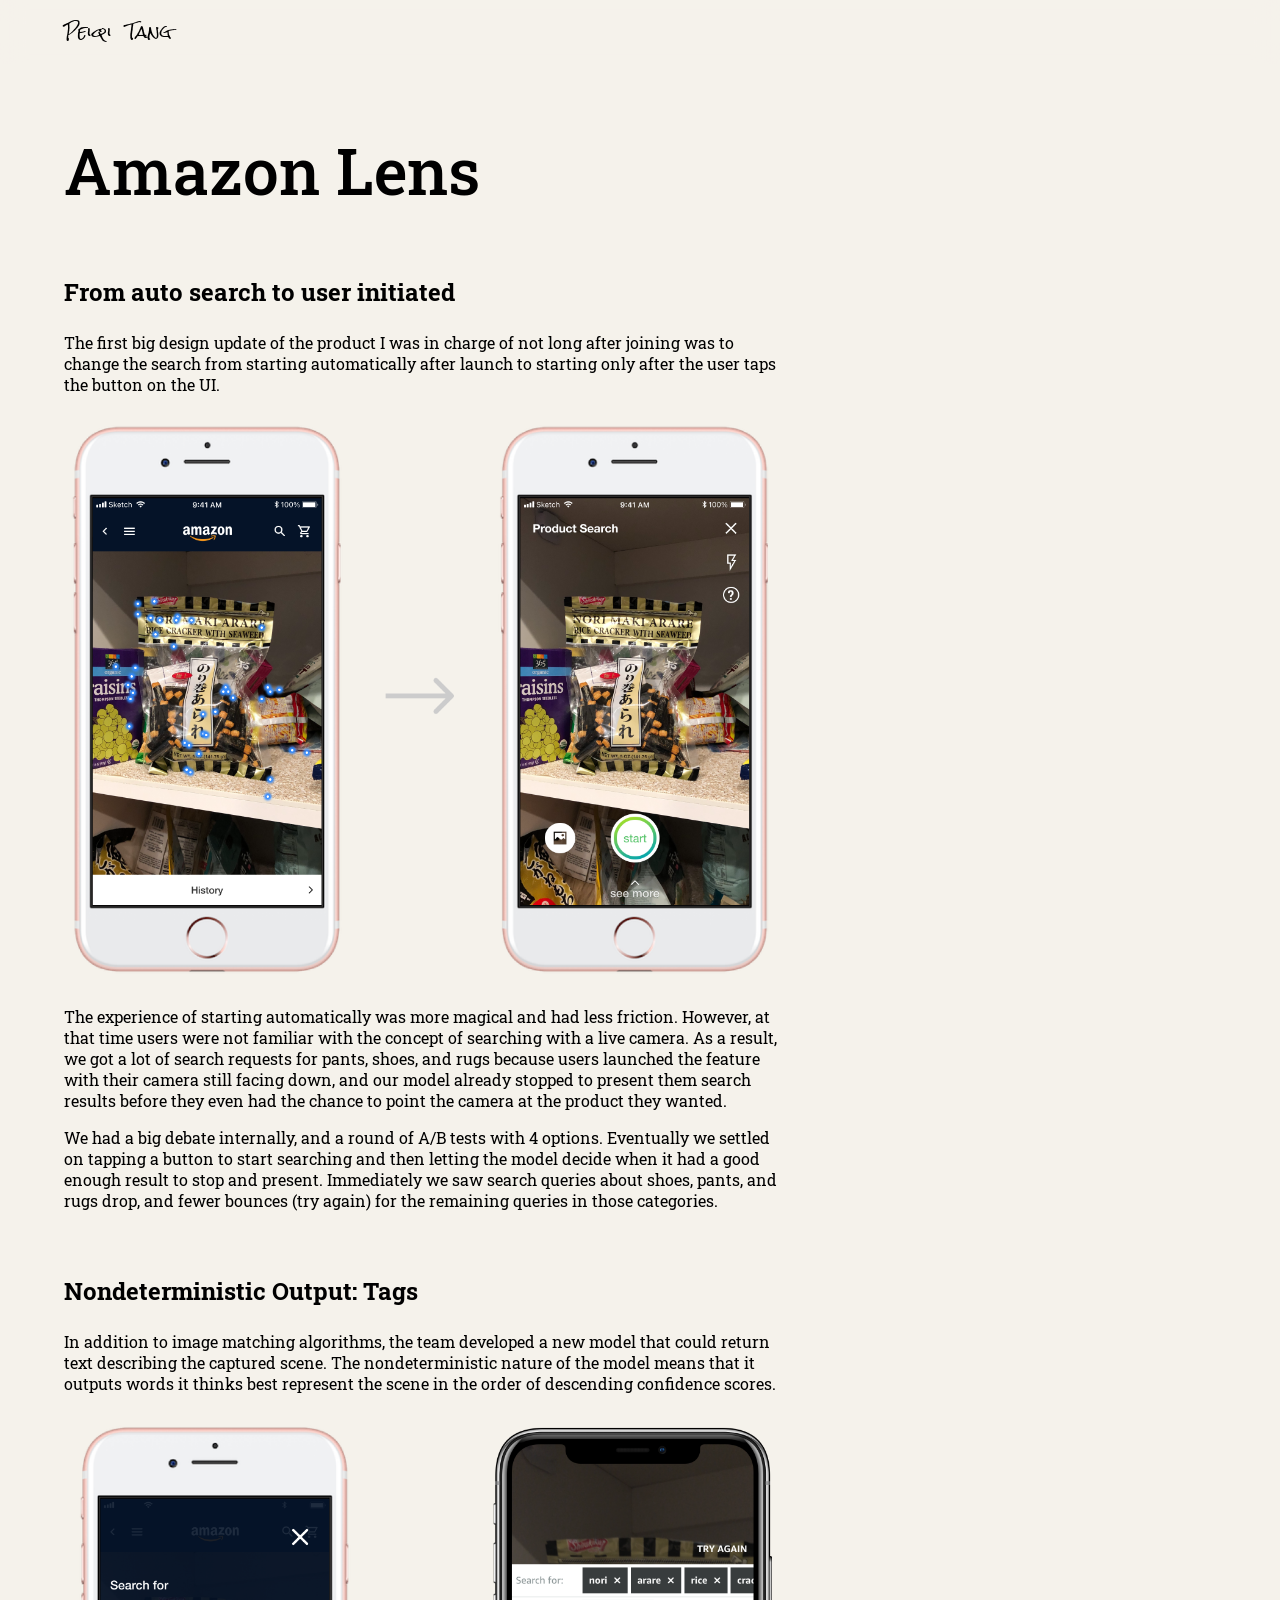
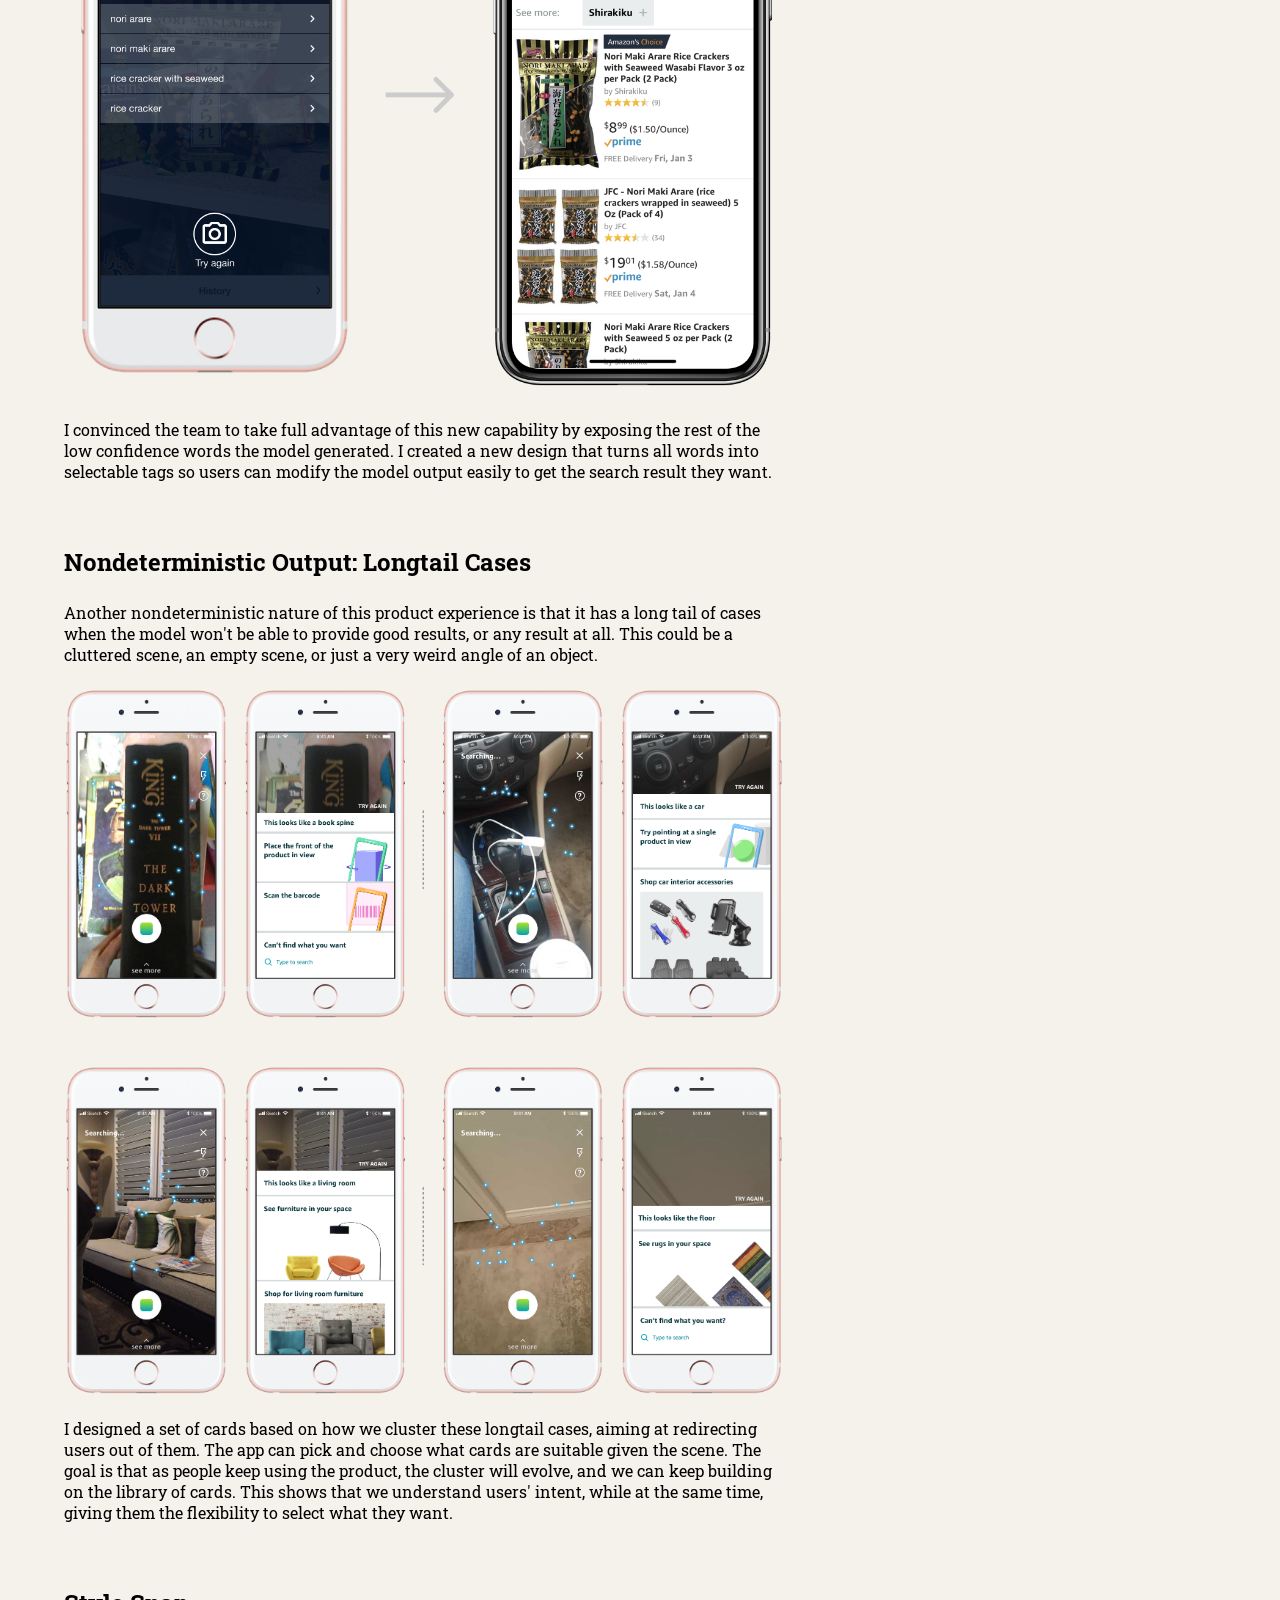
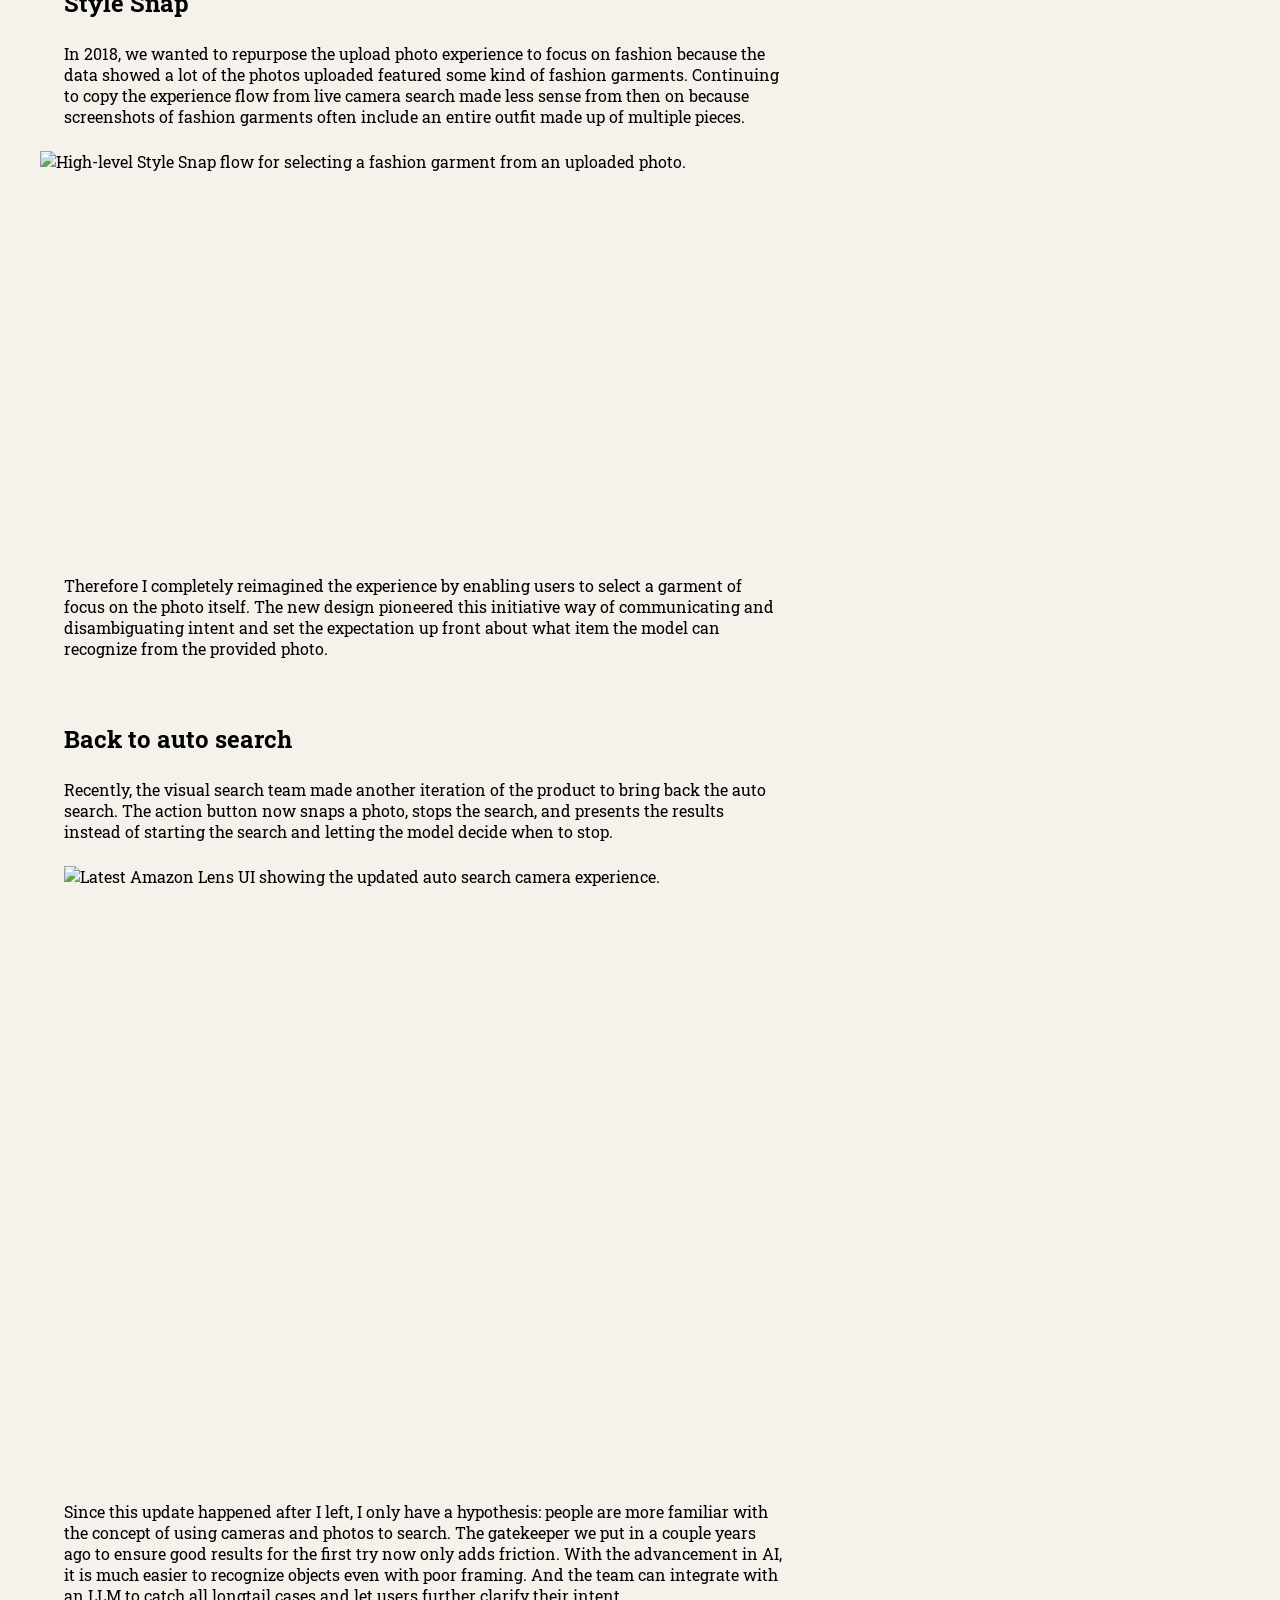
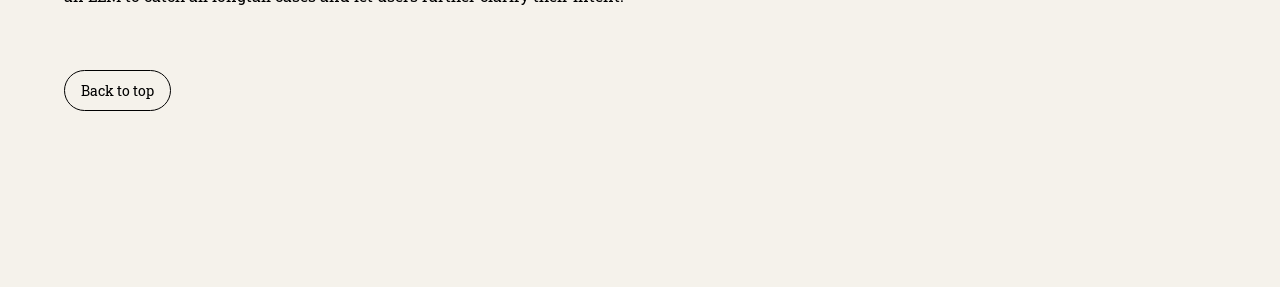
==== amazon-lens.html @ 50b3624f "Added 2 more pages" ====
<!DOCTYPE html>
<html lang="en">
<head>
  <meta charset="UTF-8">
  <meta name="viewport" content="width=device-width, initial-scale=1.0">
  <title>Amazon Lens - Peiqi Tang</title>
  <link rel="preconnect" href="https://fonts.googleapis.com">
  <link rel="preconnect" href="https://fonts.gstatic.com" crossorigin>
  <link href="https://fonts.googleapis.com/css2?family=Roboto+Slab:wght@400;500;700&family=Rock+Salt&display=swap" rel="stylesheet">
  <link rel="stylesheet" href="styles.css?v=202605281541">
</head>
<body id="top">
  <header class="project-nav" aria-label="Portfolio navigation" data-current-project="Amazon Lens">
    <div class="project-nav__bar">
      <a class="project-nav__brand" href="index.html">Peiqi&nbsp;&nbsp;Tang</a>
      <div class="project-nav__crumb" aria-hidden="true">
        <span class="project-nav__separator"></span>
        <span class="project-nav__current">Amazon Lens</span>
      </div>
      <button class="project-nav__toggle" type="button" aria-label="Open project menu" aria-expanded="false" aria-controls="project-menu">
        <span class="project-nav__toggle-icon" aria-hidden="true"></span>
      </button>
    </div>
    <nav id="project-menu" class="project-nav__menu" aria-label="Projects">
      <a class="project-nav__item" href="babycare.html">BabyCare: A Wearable Agent</a>
      <a class="project-nav__item" href="os-for-agents.html">OS for Agents</a>
      <span class="project-nav__item" aria-disabled="true">GenUI</span>
      <a class="project-nav__item" href="project-at-meta.html">Projects at Meta</a>
      <a class="project-nav__item" href="fireflies.html">Fireflies, A Visual Language for Visual Search</a>
      <span class="project-nav__item" aria-current="page">Amazon Lens</span>
    </nav>
  </header>

  <main class="project-page">
    <div class="project-container">
      <h1 class="project-title">Amazon Lens</h1>

      <section class="project-section project-section--first" aria-labelledby="manual-search-title">
        <h2 id="manual-search-title" class="project-section__title">From auto search to user initiated</h2>
        <div class="project-copy">
          <p>The first big design update of the product I was in charge of not long after joining was to change the search from starting automatically after launch to starting only after the user taps the button on the UI.</p>
        </div>

        <figure class="project-media project-media--text">
          <img src="assets/Amazon Lens/From Auto to User Initiate.png" width="2360" height="1846" alt="Design flow showing the change from automatic camera search to user-initiated search.">
        </figure>

        <div class="project-copy project-copy--after-media">
          <p>The experience of starting automatically was more magical and had less friction. However, at that time users were not familiar with the concept of searching with a live camera. As a result, we got a lot of search requests for pants, shoes, and rugs because users launched the feature with their camera still facing down, and our model already stopped to present them search results before they even had the chance to point the camera at the product they wanted.</p>
          <p>We had a big debate internally, and a round of A/B tests with 4 options. Eventually we settled on tapping a button to start searching and then letting the model decide when it had a good enough result to stop and present. Immediately we saw search queries about shoes, pants, and rugs drop, and fewer bounces (try again) for the remaining queries in those categories.</p>
        </div>
      </section>

      <section class="project-section" aria-labelledby="tags-title">
        <h2 id="tags-title" class="project-section__title">Nondeterministic Output: Tags</h2>
        <div class="project-copy">
          <p>In addition to image matching algorithms, the team developed a new model that could return text describing the captured scene. The nondeterministic nature of the model means that it outputs words it thinks best represent the scene in the order of descending confidence scores.</p>
        </div>

        <figure class="project-media project-media--text">
          <img src="assets/Amazon Lens/Tags.png" width="2360" height="1892" alt="Amazon Lens design showing model-generated words as selectable tags.">
        </figure>

        <div class="project-copy project-copy--after-media">
          <p>I convinced the team to take full advantage of this new capability by exposing the rest of the low confidence words the model generated. I created a new design that turns all words into selectable tags so users can modify the model output easily to get the search result they want.</p>
        </div>
      </section>

      <section class="project-section" aria-labelledby="longtail-title">
        <h2 id="longtail-title" class="project-section__title">Nondeterministic Output: Longtail Cases</h2>
        <div class="project-copy">
          <p>Another nondeterministic nature of this product experience is that it has a long tail of cases when the model won't be able to provide good results, or any result at all. This could be a cluttered scene, an empty scene, or just a very weird angle of an object.</p>
        </div>

        <figure class="project-media project-media--text">
          <img src="assets/Amazon Lens/Contextual 1.png" width="1963" height="895" alt="Contextual card design for redirecting Amazon Lens users from longtail result cases.">
        </figure>

        <figure class="project-media project-media--text project-media--spaced">
          <img src="assets/Amazon Lens/Contextual 2.png" width="1963" height="895" alt="Additional contextual card design for redirecting Amazon Lens users from longtail result cases.">
        </figure>

        <div class="project-copy project-copy--after-media">
          <p>I designed a set of cards based on how we cluster these longtail cases, aiming at redirecting users out of them. The app can pick and choose what cards are suitable given the scene. The goal is that as people keep using the product, the cluster will evolve, and we can keep building on the library of cards. This shows that we understand users' intent, while at the same time, giving them the flexibility to select what they want.</p>
        </div>
      </section>

      <section class="project-section" aria-labelledby="style-snap-title">
        <h2 id="style-snap-title" class="project-section__title">Style Snap</h2>
        <div class="project-copy">
          <p>In 2018, we wanted to repurpose the upload photo experience to focus on fashion because the data showed a lot of the photos uploaded featured some kind of fashion garments. Continuing to copy the experience flow from live camera search made less sense from then on because screenshots of fashion garments often include an entire outfit made up of multiple pieces.</p>
        </div>

        <figure class="project-media project-media--transparent">
          <img src="assets/Amazon Lens/Current StyleSnap High Level Flow.png" width="4096" height="1367" alt="High-level Style Snap flow for selecting a fashion garment from an uploaded photo.">
        </figure>

        <div class="project-copy project-copy--after-media">
          <p>Therefore I completely reimagined the experience by enabling users to select a garment of focus on the photo itself. The new design pioneered this initiative way of communicating and disambiguating intent and set the expectation up front about what item the model can recognize from the provided photo.</p>
        </div>
      </section>

      <section class="project-section" aria-labelledby="auto-search-title">
        <h2 id="auto-search-title" class="project-section__title">Back to auto search</h2>
        <div class="project-copy">
          <p>Recently, the visual search team made another iteration of the product to bring back the auto search. The action button now snaps a photo, stops the search, and presents the results instead of starting the search and letting the model decide when to stop.</p>
        </div>

        <figure class="project-media project-media--text">
          <img src="assets/Amazon Lens/Latest UI.png" width="3290" height="2790" alt="Latest Amazon Lens UI showing the updated auto search camera experience.">
        </figure>

        <div class="project-copy project-copy--after-media">
          <p>Since this update happened after I left, I only have a hypothesis: people are more familiar with the concept of using cameras and photos to search. The gatekeeper we put in a couple years ago to ensure good results for the first try now only adds friction. With the advancement in AI, it is much easier to recognize objects even with poor framing. And the team can integrate with an LLM to catch all longtail cases and let users further clarify their intent.</p>
        </div>
      </section>

      <a class="button back-to-top" href="#top">Back to top</a>
    </div>
  </main>
  <script>
    const projectNav = document.querySelector(".project-nav");
    const navToggle = document.querySelector(".project-nav__toggle");
    const projectTitle = document.querySelector(".project-title");

    const syncProjectNav = () => {
      if (!projectNav || !projectTitle) {
        return;
      }

      projectNav.classList.toggle("project-nav--scrolled", projectTitle.getBoundingClientRect().bottom <= 0);
    };

    navToggle?.addEventListener("click", () => {
      const isOpen = projectNav.classList.toggle("project-nav--open");
      navToggle.setAttribute("aria-expanded", String(isOpen));
      navToggle.setAttribute("aria-label", isOpen ? "Close project menu" : "Open project menu");
    });

    window.addEventListener("scroll", syncProjectNav, { passive: true });
    window.addEventListener("resize", syncProjectNav);
    syncProjectNav();
  </script>
</body>
</html>
---- styles.css ----
html {
  scroll-behavior: smooth;
}

*,
*::before,
*::after {
  box-sizing: border-box;
}

body {
  margin: 0;
  background: #f5f2eb;
  color: #000;
  font-family: "Roboto Slab", serif;
  font-size: 16px;
  line-height: normal;
}

a {
  color: inherit;
}

img {
  display: block;
  max-width: 100%;
}

.home {
  width: 100%;
  max-width: 1200px;
  margin: 0 auto;
  padding: 64px 0 176px;
}

.hero {
  margin-bottom: 64px;
}

.site-title {
  margin: 0 24px 65px;
  font-family: "Rock Salt", cursive;
  font-size: 64px;
  font-weight: 400;
  line-height: normal;
  letter-spacing: 0;
}

.intro {
  width: 100%;
  max-width: 720px;
  margin: 0 24px;
  display: flex;
  flex-wrap: wrap;
  align-items: flex-end;
  gap: 24px;
}

.intro__headline {
  width: 100%;
  margin: 0;
  font-size: 24px;
  font-weight: 700;
  line-height: normal;
  letter-spacing: 0;
}

.intro__bio {
  width: 100%;
  margin: 0;
  font-size: 16px;
  font-weight: 400;
  line-height: normal;
  letter-spacing: 0;
}

.intro__actions {
  display: flex;
  flex-wrap: wrap;
  gap: 24px;
}

.button {
  display: inline-flex;
  align-items: center;
  justify-content: center;
  width: fit-content;
  min-height: 38px;
  padding: 10px 16px;
  border: 1px solid #000;
  border-radius: 80px;
  background: transparent;
  color: #000;
  font-size: 14px;
  font-weight: 400;
  line-height: normal;
  letter-spacing: 0;
  text-align: center;
  text-decoration: none;
  transition: background-color 160ms ease, border-color 160ms ease, box-shadow 160ms ease;
}

.button:hover,
.button:focus-visible {
  border-color: transparent;
  background: #fff;
  box-shadow: 0 0 8px rgba(0, 0, 0, 0.25);
  outline: none;
}

.projects {
  margin-bottom: 64px;
}

.projects__grid {
  display: grid;
  grid-template-columns: repeat(2, minmax(0, 1fr));
  gap: 24px;
}

@media (min-width: 1025px) and (max-width: 1200px) {
  .projects__grid {
    padding-right: 24px;
    padding-left: 24px;
  }

}

.project-card {
  --spotlight-x: 50%;
  --spotlight-y: 50%;
  position: relative;
  height: 600px;
  display: flex;
  flex-direction: column;
  justify-content: flex-start;
  overflow: hidden;
  border: 1px solid #ccc;
  border-radius: 16px;
  color: #000;
  text-decoration: none;
  isolation: isolate;
  transition: border-color 160ms ease, box-shadow 160ms ease;
}

.project-card::before,
.project-card::after {
  content: "";
  position: absolute;
  left: var(--spotlight-x);
  top: var(--spotlight-y);
  width: 648px;
  height: 648px;
  pointer-events: none;
  background-image: url("assets/Home Page/Spotlight.png");
  background-repeat: no-repeat;
  background-size: 100% 100%;
  opacity: 0;
  transform: translate(-50%, -50%);
  transition: opacity 180ms ease;
}

.project-card::before {
  z-index: 0;
}

.project-card::after {
  z-index: 3;
}

.project-card:hover,
.project-card:focus-visible {
  border-color: transparent;
  box-shadow: 0 0 8px rgba(0, 0, 0, 0.25);
  outline: none;
}

.project-card:hover::before,
.project-card:focus-visible::before {
  opacity: 1;
}

.project-card:hover::after,
.project-card:focus-visible::after {
  opacity: 0.4;
}

.project-card__text {
  position: relative;
  z-index: 1;
  width: 100%;
  flex: 0 0 auto;
  padding: 24px 24px 0;
  margin-bottom: 0;
}

.project-card__text h2 {
  margin: 0 0 16px;
  font-size: 24px;
  font-weight: 700;
  line-height: normal;
  letter-spacing: 0;
}

.project-card__text p {
  margin: 0 0 16px;
  font-size: 16px;
  font-weight: 400;
  line-height: normal;
  letter-spacing: 0;
}

.project-card__text p:last-child {
  margin-bottom: 0;
}

.project-card__visual {
  position: relative;
  z-index: 1;
  width: 100%;
  max-height: 400px;
  margin-top: auto;
  min-height: 0;
  flex: 1 1 0;
  display: flex;
  align-items: center;
  justify-content: center;
  overflow: hidden;
}

.project-card__visual img {
  height: 100%;
  width: auto;
  max-width: none;
}

.project-card__visual--fill-width {
  align-items: flex-start;
}

.project-card__visual--fill-width img {
  width: 100%;
  height: auto;
  max-width: 100%;
}

.project-card__visual--placeholder {
  background: #d9d9d9;
}

.back-to-top {
  display: flex;
  margin: 0 auto;
}

.project-page .back-to-top {
  margin: 64px 0 0;
}

.project-nav {
  position: sticky;
  top: 0;
  z-index: 10;
  width: 100%;
  min-height: 64px;
  background: rgba(245, 242, 235, 0.8);
  -webkit-backdrop-filter: blur(12px);
  backdrop-filter: blur(12px);
  transition: border-color 160ms ease;
}

.project-nav--scrolled,
.project-nav:focus-within,
.project-nav:hover {
  border-bottom: 1px solid #ccc;
}

.project-nav__bar {
  width: 100%;
  max-width: 1200px;
  min-height: 64px;
  margin: 0 auto;
  padding-right: 24px;
  padding-left: 24px;
  display: flex;
  align-items: center;
  gap: 16px;
}

.project-container {
  width: 100%;
  max-width: 1200px;
  margin: 0 auto;
  padding-right: 24px;
  padding-left: 24px;
}

.project-nav__brand {
  font-family: "Rock Salt", cursive;
  font-size: 16px;
  font-weight: 400;
  line-height: normal;
  letter-spacing: 0;
  text-decoration: none;
  white-space: nowrap;
}

.project-nav__crumb {
  display: none;
  align-items: center;
  gap: 16px;
}

.project-nav--scrolled:not(:hover):not(:focus-within) .project-nav__crumb {
  display: flex;
}

.project-nav__separator {
  position: relative;
  width: 4px;
  height: 8px;
  flex: 0 0 auto;
}

.project-nav__separator::before,
.project-nav__separator::after {
  content: "";
  position: absolute;
  top: 50%;
  right: 0;
  width: 5px;
  height: 1px;
  background: #000;
  transform-origin: right center;
}

.project-nav__separator::before {
  transform: translateY(-50%) rotate(45deg);
}

.project-nav__separator::after {
  transform: translateY(-50%) rotate(-45deg);
}

.project-nav__current,
.project-nav__item {
  font-size: 16px;
  line-height: normal;
  letter-spacing: 0;
}

.project-nav__current {
  font-weight: 700;
  white-space: nowrap;
}

.project-nav__toggle {
  display: none;
  width: 48px;
  height: 48px;
  margin-left: auto;
  padding: 0;
  border: 0;
  background: transparent;
  color: #000;
  cursor: pointer;
}

.project-nav__toggle-icon {
  position: relative;
  display: block;
  width: 18px;
  height: 12px;
  margin: auto;
  border-top: 2px solid currentColor;
  border-bottom: 2px solid currentColor;
}

.project-nav__toggle-icon::before,
.project-nav__toggle-icon::after {
  content: "";
  position: absolute;
  left: 0;
  width: 18px;
  height: 2px;
  background: currentColor;
  transition: transform 160ms ease, top 160ms ease, opacity 160ms ease;
}

.project-nav__toggle-icon::before {
  top: 3px;
}

.project-nav__toggle-icon::after {
  top: 3px;
  opacity: 0;
}

.project-nav--open .project-nav__toggle-icon {
  border-color: transparent;
}

.project-nav--open .project-nav__toggle-icon::before {
  top: 3px;
  transform: rotate(45deg);
}

.project-nav--open .project-nav__toggle-icon::after {
  top: 3px;
  opacity: 1;
  transform: rotate(-45deg);
}

.project-nav__menu {
  display: grid;
  grid-template-columns: repeat(3, minmax(0, 1fr));
  grid-template-rows: repeat(2, 64px);
  width: 100%;
  max-width: 1200px;
  max-height: 0;
  margin: 0 auto;
  padding: 0;
  overflow: hidden;
  opacity: 0;
  pointer-events: none;
  transition: max-height 160ms ease, opacity 160ms ease, padding 160ms ease;
}

.project-nav:hover .project-nav__menu,
.project-nav:focus-within .project-nav__menu {
  max-height: 144px;
  padding: 8px 0;
  opacity: 1;
  pointer-events: auto;
}

.project-nav__item {
  min-width: 0;
  min-height: 64px;
  display: flex;
  align-items: center;
  padding-left: 24px;
  color: #000;
  font-weight: 400;
  text-decoration: none;
  white-space: nowrap;
  cursor: pointer;
}

a.project-nav__item {
  cursor: pointer;
}

.project-nav__item:nth-child(1) {
  grid-column: 1;
  grid-row: 1;
}

.project-nav__item:nth-child(2) {
  grid-column: 1;
  grid-row: 2;
}

.project-nav__item:nth-child(3) {
  grid-column: 2;
  grid-row: 1;
}

.project-nav__item:nth-child(4) {
  grid-column: 2;
  grid-row: 2;
}

.project-nav__item:nth-child(5) {
  grid-column: 3;
  grid-row: 1;
}

.project-nav__item:nth-child(6) {
  grid-column: 3;
  grid-row: 2;
}

.project-nav__item:hover,
.project-nav__item:focus-visible,
.project-nav__item[aria-current="page"] {
  font-weight: 700;
  outline: none;
}

.project-nav__item[aria-disabled="true"] {
  cursor: pointer;
}

.project-nav__item[aria-current="page"] {
  cursor: default;
}

.project-page {
  padding: 64px 0 176px;
}

.project-title {
  max-width: 920px;
  margin: 0 0 64px;
  font-size: 64px;
  font-weight: 500;
  line-height: normal;
  letter-spacing: 0;
}

.project-section {
  margin-top: 64px;
}

.project-section--first {
  margin-top: 0;
}

.project-section--overview {
  margin-top: 24px;
}

.project-section__title {
  max-width: 720px;
  margin: 0 0 24px;
  font-size: 24px;
  font-weight: 700;
  line-height: normal;
  letter-spacing: 0;
}

.project-copy {
  width: 100%;
  max-width: 720px;
}

.project-copy p {
  margin: 0 0 16px;
  font-size: 16px;
  font-weight: 400;
  line-height: normal;
  letter-spacing: 0;
}

.project-copy strong {
  font-weight: 700;
}

.project-copy p:last-child {
  margin-bottom: 24px;
}

.project-copy ul {
  margin: 0 0 16px;
  padding-left: 24px;
}

.project-copy li {
  margin: 0;
  font-size: 16px;
  font-weight: 400;
  line-height: normal;
  letter-spacing: 0;
}

.project-copy--after-media {
  margin-top: 24px;
}

.project-media {
  margin: 0;
}

.project-media--opaque {
  width: calc(100% + 48px);
  margin-right: -24px;
  margin-left: -24px;
  padding-right: 24px;
  padding-left: 24px;
}

.project-media--transparent {
  width: calc(100% + 48px);
  margin-left: -24px;
  margin-right: -24px;
}

.project-media--spaced {
  margin-top: 48px;
}

.project-media--text {
  width: 100%;
  max-width: 720px;
}

.project-media--shell {
  margin-bottom: 24px;
}

.bullet-block + .project-media--shell {
  margin-top: 24px;
}

.project-media img {
  width: 100%;
  height: auto;
}

.project-media iframe {
  display: block;
  width: 100%;
  max-width: none;
  height: auto;
  aspect-ratio: 16 / 9;
  border: 0;
}

.bullet-block {
  display: flex;
  align-items: flex-start;
  gap: 64px;
}

.bullet-block--two {
  width: 100%;
  max-width: 720px;
}

.bullet-block--one {
  width: 100%;
  max-width: 720px;
}

.bullet-point {
  flex: 1 1 0;
}

.bullet-point h3,
.bullet-point p {
  margin: 0;
  font-size: 16px;
  line-height: normal;
  letter-spacing: 0;
}

.bullet-point h3 {
  margin-bottom: 8px;
  font-weight: 700;
}

.bullet-point p {
  font-weight: 400;
}

.bullet-point p + p {
  margin-top: 0;
}

.project-table-wrap {
  width: 100%;
  max-width: 720px;
  margin-bottom: 24px;
  overflow-x: auto;
  border: 1px solid #d3d3d3;
  border-radius: 8px;
}

.project-table {
  width: 100%;
  border-collapse: collapse;
  table-layout: fixed;
  background: transparent;
}

.project-table th,
.project-table td {
  padding: 10px 12px;
  border-top: 1px solid #d3d3d3;
  border-left: 1px solid #d3d3d3;
  color: #000;
  font-size: 16px;
  line-height: 1.3;
  letter-spacing: 0;
  text-align: left;
  vertical-align: top;
}

.project-table th {
  background: rgba(0, 0, 0, 0.05);
  font-weight: 700;
}

.project-table td {
  background: transparent;
  font-weight: 400;
}

.project-placeholder {
  width: 100%;
  max-width: 720px;
  aspect-ratio: 720 / 307;
  margin-bottom: 24px;
  background: #d9d9d9;
}

.project-placeholder + .bullet-block,
.bullet-block + .project-placeholder {
  margin-top: 24px;
}

.project-bookmarks {
  width: 100%;
  max-width: 720px;
  margin-top: 24px;
  display: flex;
  flex-direction: column;
  gap: 24px;
}

.project-bookmark {
  display: flex;
  height: 211px;
  overflow: hidden;
  border: 1px solid #d3d3d3;
  border-radius: 16px;
  color: #000;
  text-decoration: none;
  transition: background-color 160ms ease, border-color 160ms ease, box-shadow 160ms ease;
}

.project-bookmark:hover,
.project-bookmark:focus-visible {
  border-color: transparent;
  background: #fff;
  box-shadow: 0 0 8px rgba(0, 0, 0, 0.25);
  outline: none;
}

.project-bookmark__image {
  width: 216px;
  height: auto;
  margin: 24px 0 24px 24px;
  border-radius: 8px;
  align-self: stretch;
  flex: 0 0 216px;
  object-fit: cover;
}

.project-bookmark__body {
  min-width: 0;
  padding: 24px;
  display: flex;
  flex-direction: column;
  justify-content: center;
  gap: 8px;
}

.project-bookmark__site,
.project-bookmark__title,
.project-bookmark__description {
  display: block;
  letter-spacing: 0;
}

.project-bookmark__site {
  color: #505050;
  font-size: 12px;
  font-weight: 400;
  line-height: normal;
}

.project-bookmark__title {
  font-size: 16px;
  font-weight: 700;
  line-height: normal;
}

.project-bookmark__description {
  display: -webkit-box;
  overflow: hidden;
  -webkit-box-orient: vertical;
  -webkit-line-clamp: 3;
  font-size: 16px;
  font-weight: 400;
  line-height: normal;
}

@media (max-width: 1024px) {
  .home {
    padding-right: 24px;
    padding-left: 24px;
  }

  .project-nav:hover {
    border-bottom-color: transparent;
  }

  .project-nav--scrolled,
  .project-nav--open,
  .project-nav:focus-within {
    border-bottom: 1px solid #ccc;
  }

  .project-nav__bar {
    max-width: none;
    justify-content: space-between;
    padding-right: 24px;
    padding-left: 24px;
  }

  .project-nav__crumb {
    display: none;
  }

  .project-nav--scrolled:not(:hover):not(:focus-within) .project-nav__crumb {
    display: none;
  }

  .project-nav__toggle {
    display: block;
  }

  .project-nav__menu {
    grid-auto-flow: column;
    grid-template-columns: repeat(2, minmax(0, 1fr));
    grid-template-rows: repeat(3, 64px);
    max-width: none;
    width: 100%;
  }

  .project-nav.project-nav--open .project-nav__menu {
    max-height: 192px;
    opacity: 1;
    pointer-events: auto;
  }

  .project-nav:not(.project-nav--open):hover .project-nav__menu,
  .project-nav:not(.project-nav--open):focus-within .project-nav__menu {
    max-height: 0;
    padding-top: 0;
    padding-bottom: 0;
    opacity: 0;
    pointer-events: none;
  }

  .project-nav--open:hover .project-nav__menu,
  .project-nav--open:focus-within .project-nav__menu {
    padding-top: 0;
    padding-bottom: 0;
  }

  .project-nav__item:nth-child(n) {
    grid-column: auto;
    grid-row: auto;
  }

  .site-title {
    margin-right: 0;
    margin-bottom: 88px;
    margin-left: 0;
  }

  .intro {
    margin-right: 0;
    margin-left: 0;
  }
}

@media (max-width: 767px) {
  .home {
    padding: 48px 16px 96px;
  }

  .project-nav__bar {
    padding-right: 16px;
    padding-left: 16px;
  }

  .project-nav__menu {
    display: flex;
    flex-direction: column;
  }

  .project-nav.project-nav--open .project-nav__menu {
    max-height: 384px;
  }

  .project-nav__item {
    width: 100%;
    padding-right: 16px;
    padding-left: 16px;
    white-space: normal;
  }

  .hero,
  .projects {
    margin-bottom: 48px;
  }

  .site-title {
    margin-bottom: 64px;
    font-size: 36px;
  }

  .intro {
    gap: 24px;
  }

  .intro__headline {
    font-size: 20px;
  }

  .projects__grid {
    grid-template-columns: 1fr;
  }

  .project-card {
    height: 560px;
    border-radius: 16px;
  }

  .project-card__text {
    padding: 16px 16px 0;
  }

  .project-card__text h2 {
    font-size: 20px;
  }

  .project-card__visual {
    flex-basis: 0;
  }

  .intro__actions {
    gap: 16px;
  }

  .project-container {
    padding-right: 16px;
    padding-left: 16px;
  }

  .project-page {
    padding: 48px 0 96px;
  }

  .project-title {
    margin-bottom: 48px;
    font-size: 32px;
  }

  .project-section {
    margin-top: 48px;
  }

  .project-section--first {
    margin-top: 0;
  }

  .project-section--overview {
    margin-top: 24px;
  }

  .project-section__title {
    font-size: 20px;
  }

  .project-media--transparent {
    width: calc(100% + 32px);
    margin-left: -16px;
    margin-right: -16px;
  }

  .project-media--opaque {
    width: calc(100% + 32px);
    margin-right: -16px;
    margin-left: -16px;
    padding-right: 16px;
    padding-left: 16px;
  }

  .bullet-block {
    flex-direction: column;
    gap: 24px;
  }

  .project-bookmark {
    height: 303px;
  }

  .project-bookmark__description {
    -webkit-line-clamp: 5;
  }

  .project-bookmark__image {
    width: 112px;
    margin: 16px 0 16px 16px;
    flex-basis: 112px;
  }

  .project-bookmark__body {
    padding: 16px;
  }

  .project-page .back-to-top {
    margin: 48px 0 0;
  }
}
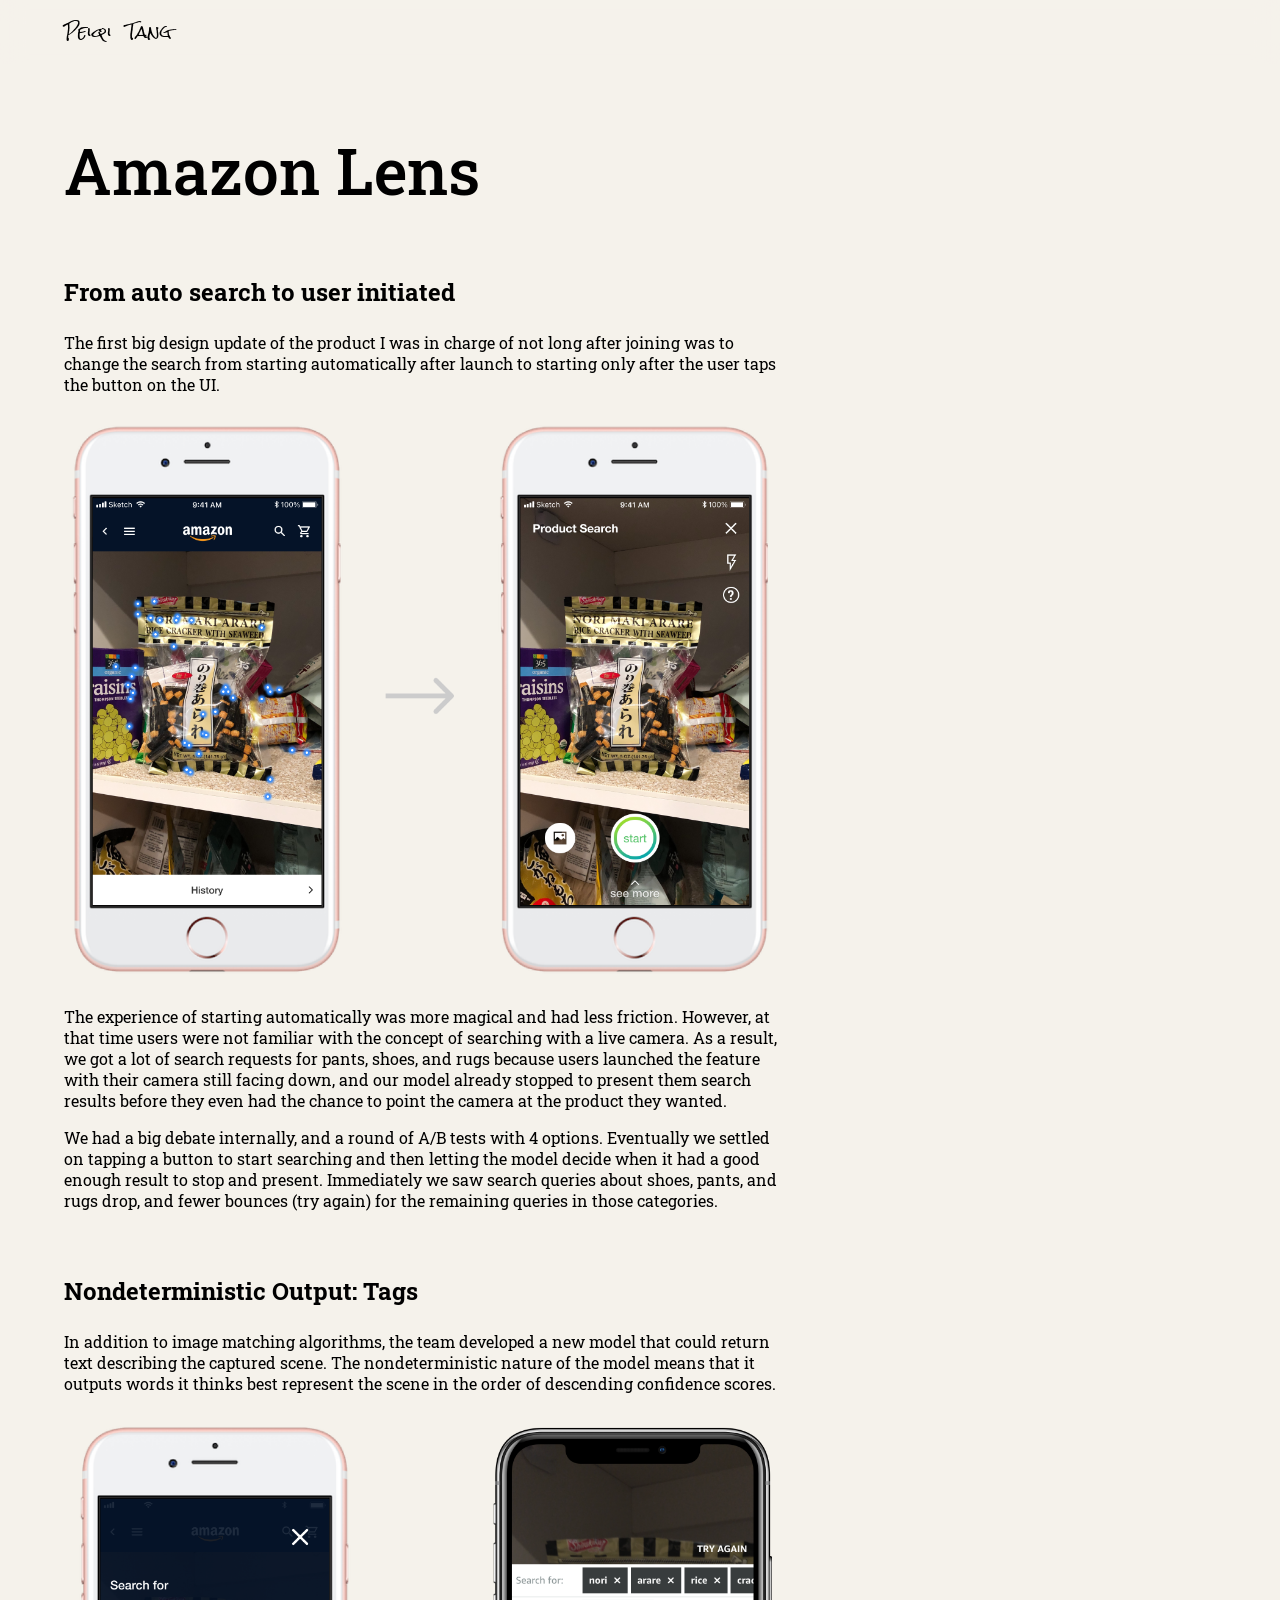
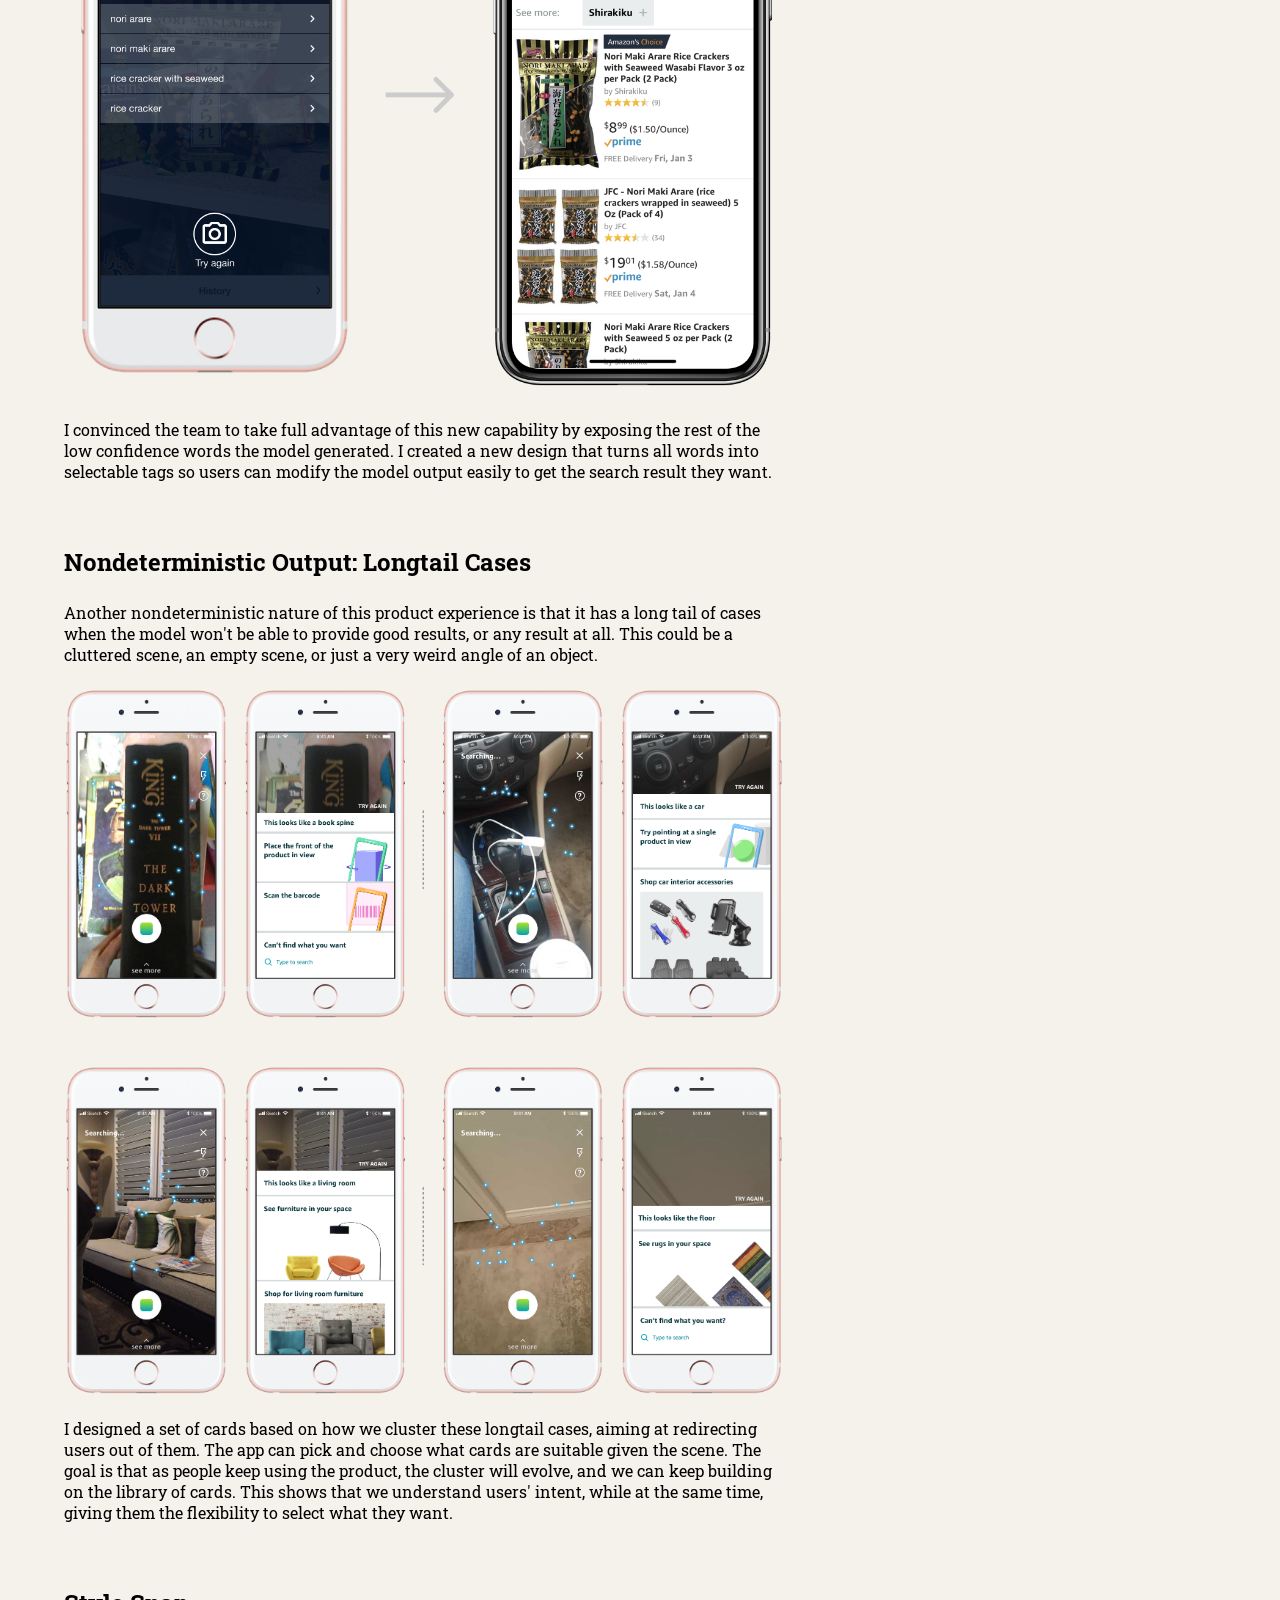
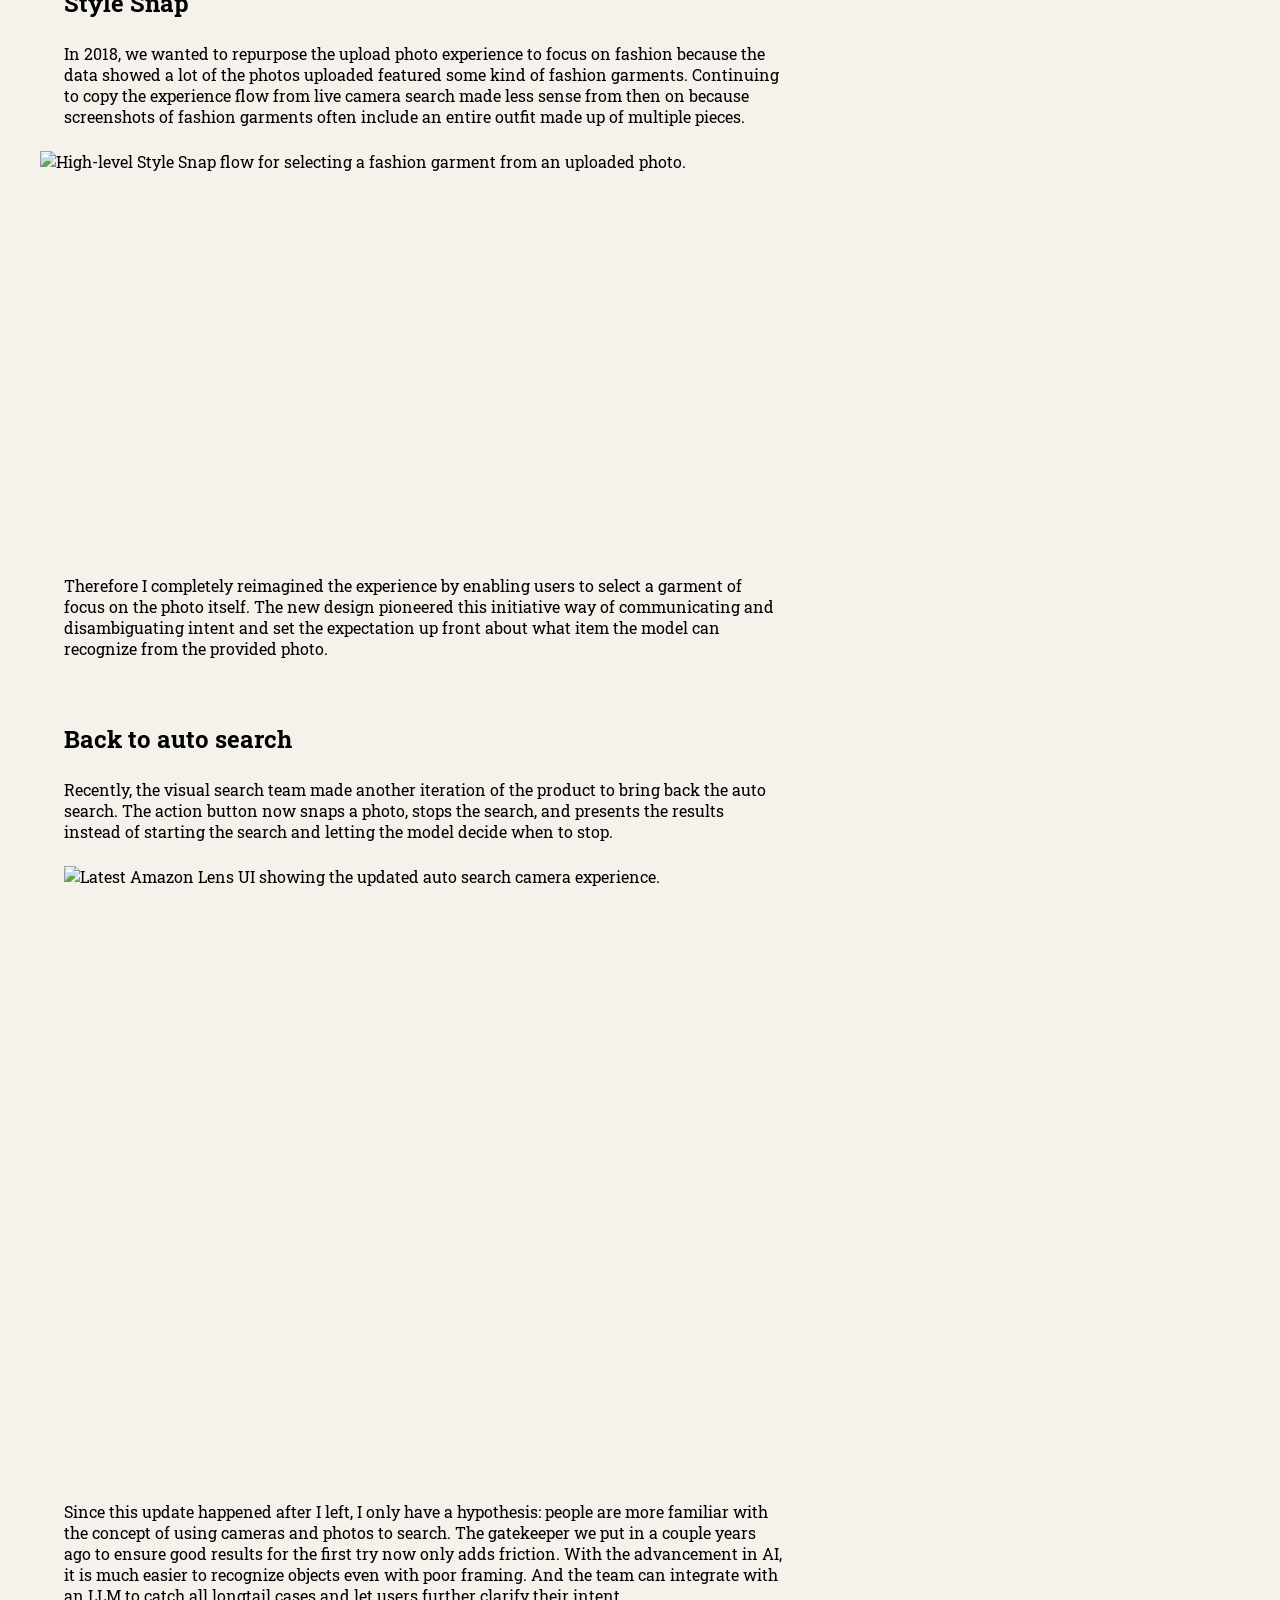
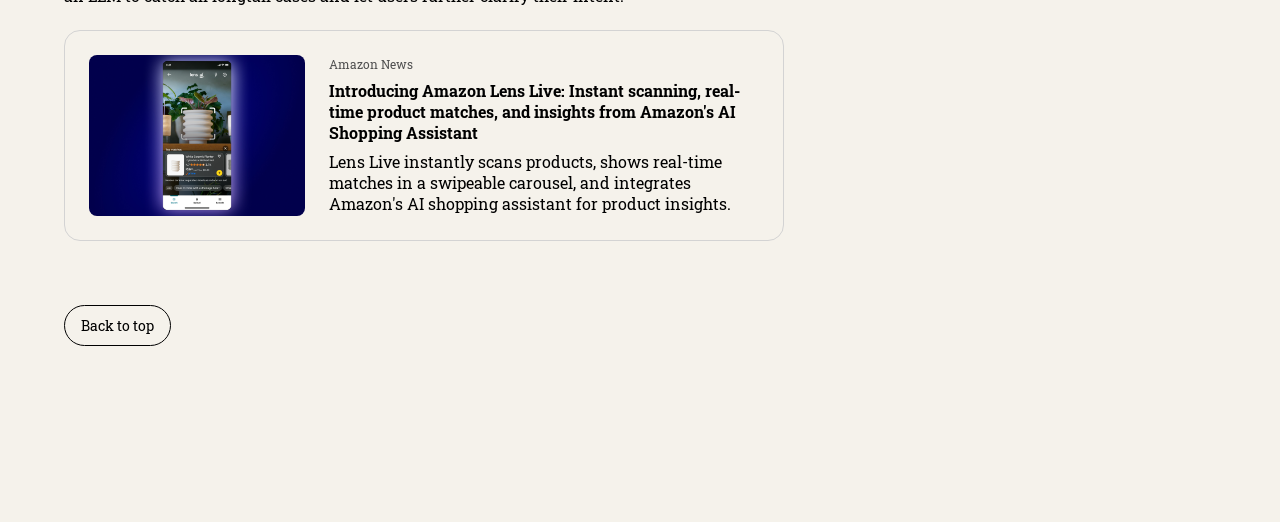
==== commit 3d94ee6f: "added a bookmark link" ====
--- a/amazon-lens.html
+++ b/amazon-lens.html
@@ -113,6 +113,17 @@
         <div class="project-copy project-copy--after-media">
           <p>Since this update happened after I left, I only have a hypothesis: people are more familiar with the concept of using cameras and photos to search. The gatekeeper we put in a couple years ago to ensure good results for the first try now only adds friction. With the advancement in AI, it is much easier to recognize objects even with poor framing. And the team can integrate with an LLM to catch all longtail cases and let users further clarify their intent.</p>
         </div>
+
+        <div class="project-bookmarks" aria-label="Related Amazon Lens link">
+          <a class="project-bookmark" href="https://www.aboutamazon.com/news/retail/search-image-amazon-lens-live-shopping-rufus" target="_blank" rel="noopener noreferrer">
+            <img class="project-bookmark__image" src="assets/Amazon Lens/Bookmarks/lens-live.jpg" width="2000" height="1125" alt="">
+            <span class="project-bookmark__body">
+              <span class="project-bookmark__site">Amazon News</span>
+              <span class="project-bookmark__title">Introducing Amazon Lens Live: Instant scanning, real-time product matches, and insights from Amazon's AI Shopping Assistant</span>
+              <span class="project-bookmark__description">Lens Live instantly scans products, shows real-time matches in a swipeable carousel, and integrates Amazon's AI shopping assistant for product insights.</span>
+            </span>
+          </a>
+        </div>
       </section>
 
       <a class="button back-to-top" href="#top">Back to top</a>
--- a/styles.css
+++ b/styles.css
@@ -143,8 +143,8 @@
   transition: border-color 160ms ease, box-shadow 160ms ease;
 }
 
-.project-card::before,
-.project-card::after {
+.project-card:not(.project-card--coming-soon)::before,
+.project-card:not(.project-card--coming-soon)::after {
   content: "";
   position: absolute;
   left: var(--spotlight-x);
@@ -160,28 +160,28 @@
   transition: opacity 180ms ease;
 }
 
-.project-card::before {
+.project-card:not(.project-card--coming-soon)::before {
   z-index: 0;
 }
 
-.project-card::after {
+.project-card:not(.project-card--coming-soon)::after {
   z-index: 3;
 }
 
-.project-card:hover,
-.project-card:focus-visible {
+.project-card:not(.project-card--coming-soon):hover,
+.project-card:not(.project-card--coming-soon):focus-visible {
   border-color: transparent;
   box-shadow: 0 0 8px rgba(0, 0, 0, 0.25);
   outline: none;
 }
 
-.project-card:hover::before,
-.project-card:focus-visible::before {
+.project-card:not(.project-card--coming-soon):hover::before,
+.project-card:not(.project-card--coming-soon):focus-visible::before {
   opacity: 1;
 }
 
-.project-card:hover::after,
-.project-card:focus-visible::after {
+.project-card:not(.project-card--coming-soon):hover::after,
+.project-card:not(.project-card--coming-soon):focus-visible::after {
   opacity: 0.4;
 }
 
@@ -568,6 +568,102 @@
   margin-top: 24px;
 }
 
+.resume-content {
+  width: 100%;
+  max-width: 720px;
+}
+
+.resume-section + .resume-section {
+  margin-top: 64px;
+}
+
+.resume-section__title {
+  margin: 0 0 24px;
+  font-size: 24px;
+  font-weight: 700;
+  line-height: normal;
+  letter-spacing: 0;
+}
+
+.resume-entry + .resume-entry {
+  margin-top: 24px;
+}
+
+.resume-entry__header {
+  margin-bottom: 8px;
+}
+
+.resume-entry__meta {
+  display: flex;
+  align-items: baseline;
+  gap: 8px;
+}
+
+.resume-entry__organization,
+.resume-entry__role,
+.resume-education__degree {
+  margin: 0;
+  font-size: 16px;
+  font-weight: 700;
+  line-height: normal;
+  letter-spacing: 0;
+}
+
+.resume-entry__location,
+.resume-education__school {
+  margin: 0;
+  color: #505050;
+  font-size: 12px;
+  font-weight: 400;
+  line-height: normal;
+  letter-spacing: 0;
+}
+
+.resume-entry__location,
+.resume-entry__date {
+  margin: 0;
+  color: #000;
+  font-size: 16px;
+  font-weight: 400;
+  line-height: normal;
+  letter-spacing: 0;
+}
+
+.resume-entry__date {
+  margin-left: auto;
+  text-align: right;
+  white-space: nowrap;
+}
+
+.resume-entry__role {
+  margin-top: 4px;
+}
+
+.resume-entry ul {
+  margin: 0;
+  padding-left: 24px;
+}
+
+.resume-entry li {
+  margin: 0;
+  font-size: 16px;
+  font-weight: 400;
+  line-height: normal;
+  letter-spacing: 0;
+}
+
+.resume-entry li + li {
+  margin-top: 8px;
+}
+
+.resume-education + .resume-education {
+  margin-top: 16px;
+}
+
+.resume-education__school {
+  margin-top: 4px;
+}
+
 .project-media {
   margin: 0;
 }
@@ -599,7 +695,15 @@
   margin-bottom: 24px;
 }
 
+.project-media--attention {
+  margin-bottom: 24px;
+}
+
 .bullet-block + .project-media--shell {
+  margin-top: 24px;
+}
+
+.bullet-block + .bullet-block {
   margin-top: 24px;
 }
 
@@ -967,6 +1071,33 @@
     font-size: 20px;
   }
 
+  .resume-section + .resume-section {
+    margin-top: 48px;
+  }
+
+  .resume-section__title {
+    font-size: 20px;
+  }
+
+  .resume-entry__meta {
+    display: block;
+  }
+
+  .resume-entry__location,
+  .resume-entry__date {
+    display: inline;
+  }
+
+  .resume-entry__location::after {
+    content: " | ";
+  }
+
+  .resume-entry__date {
+    margin-left: 0;
+    text-align: left;
+    white-space: normal;
+  }
+
   .project-media--transparent {
     width: calc(100% + 32px);
     margin-left: -16px;
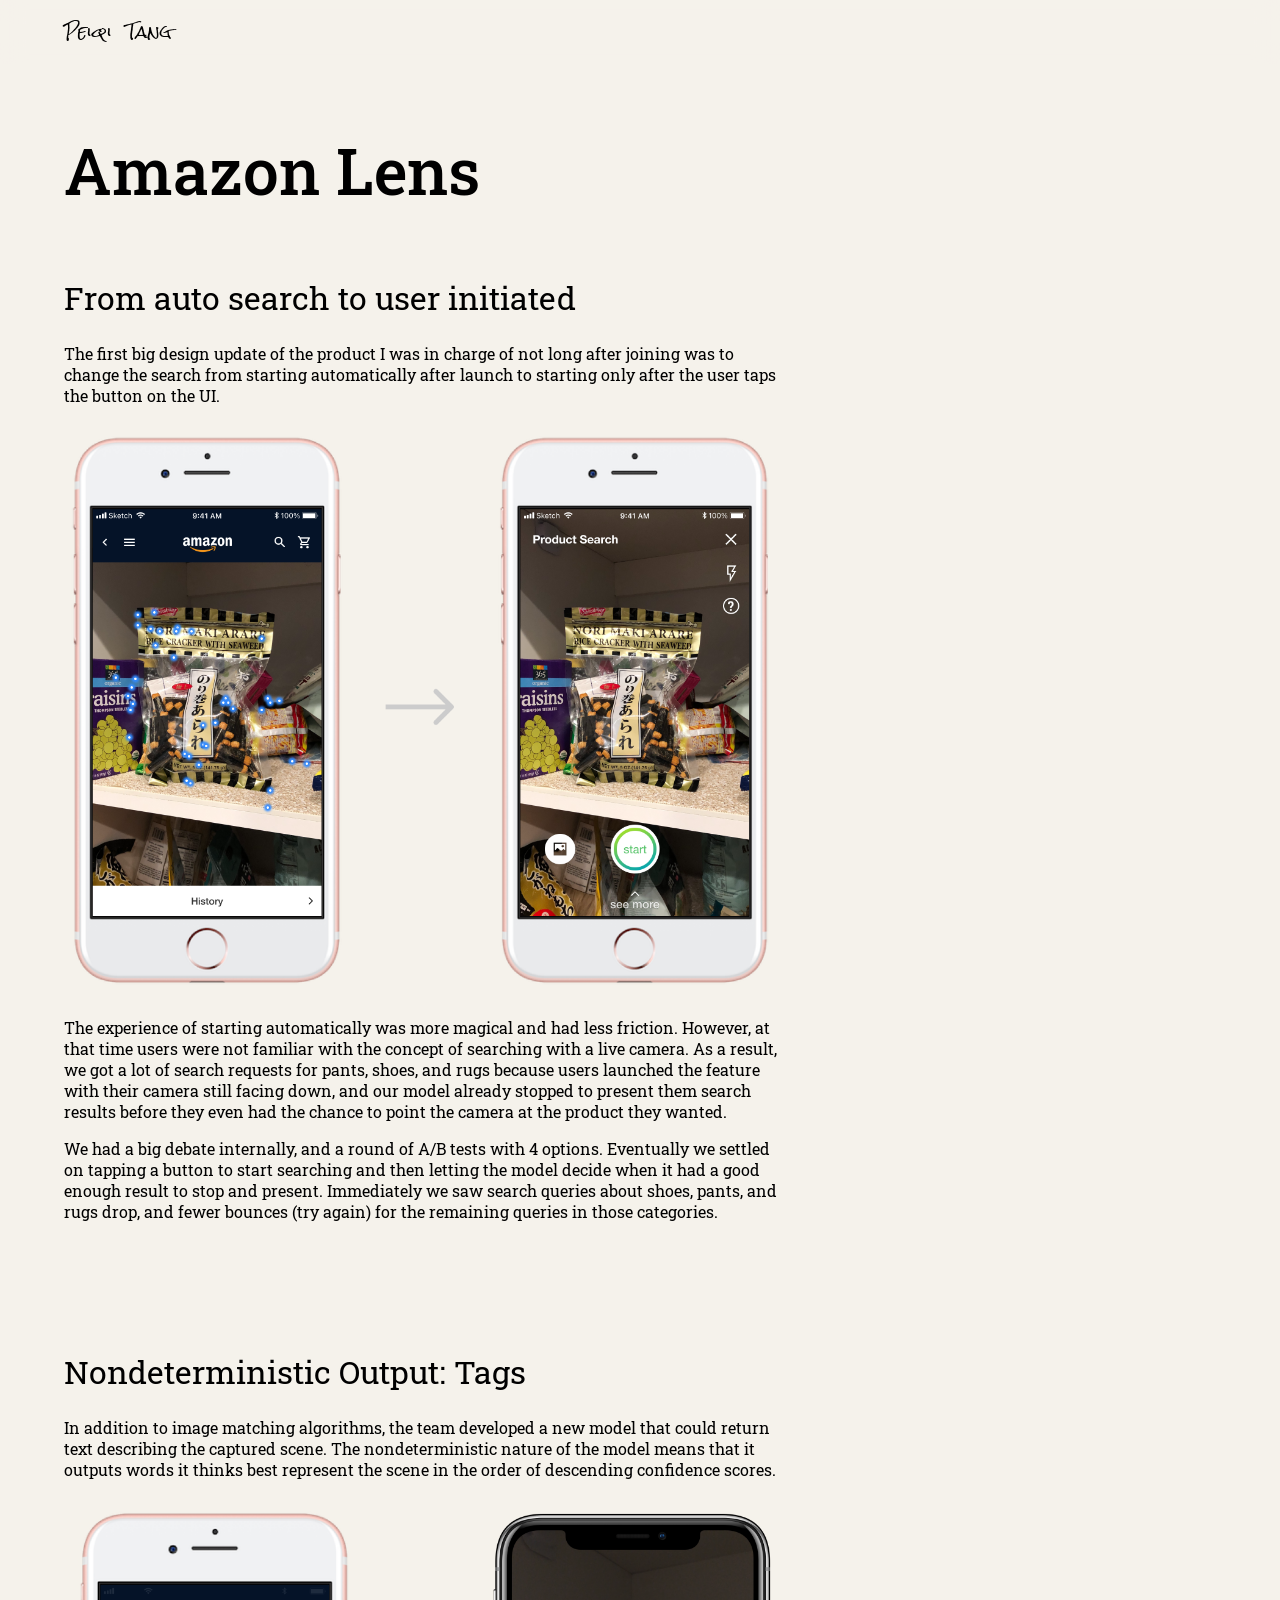
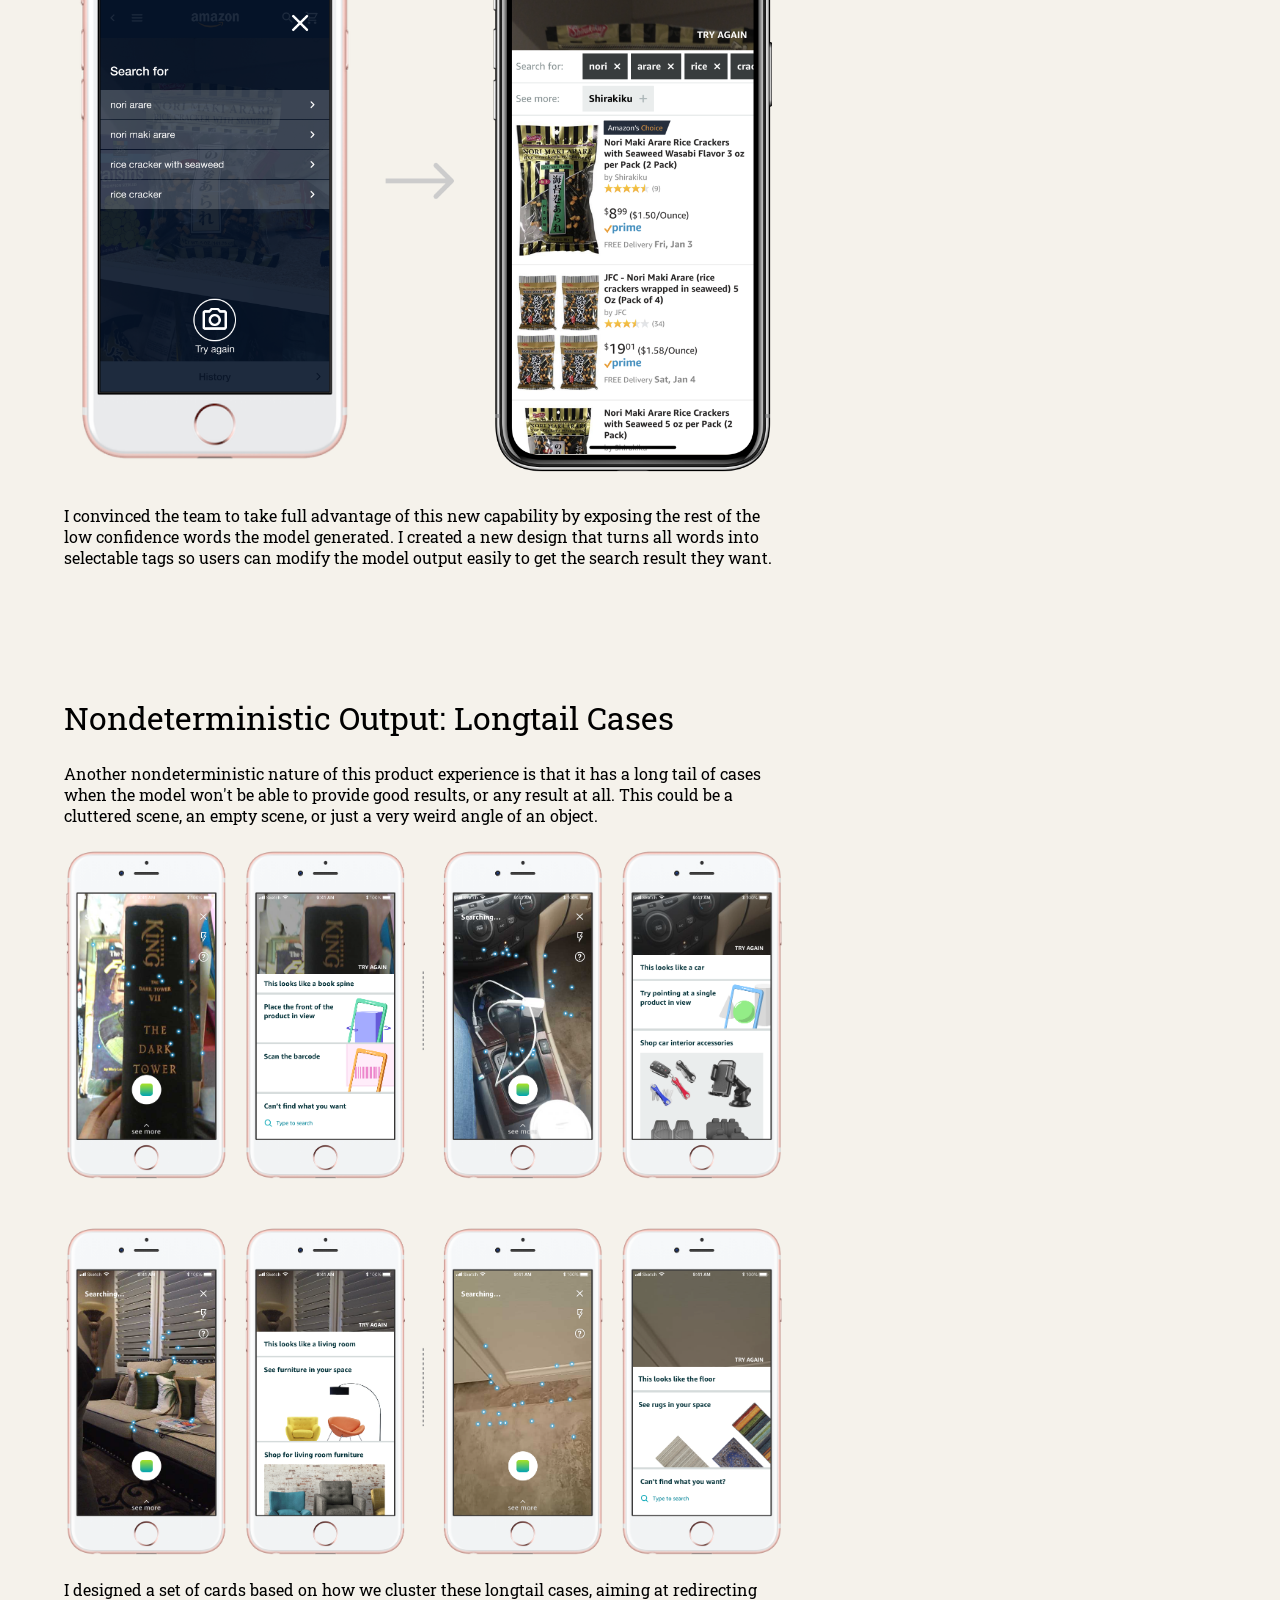
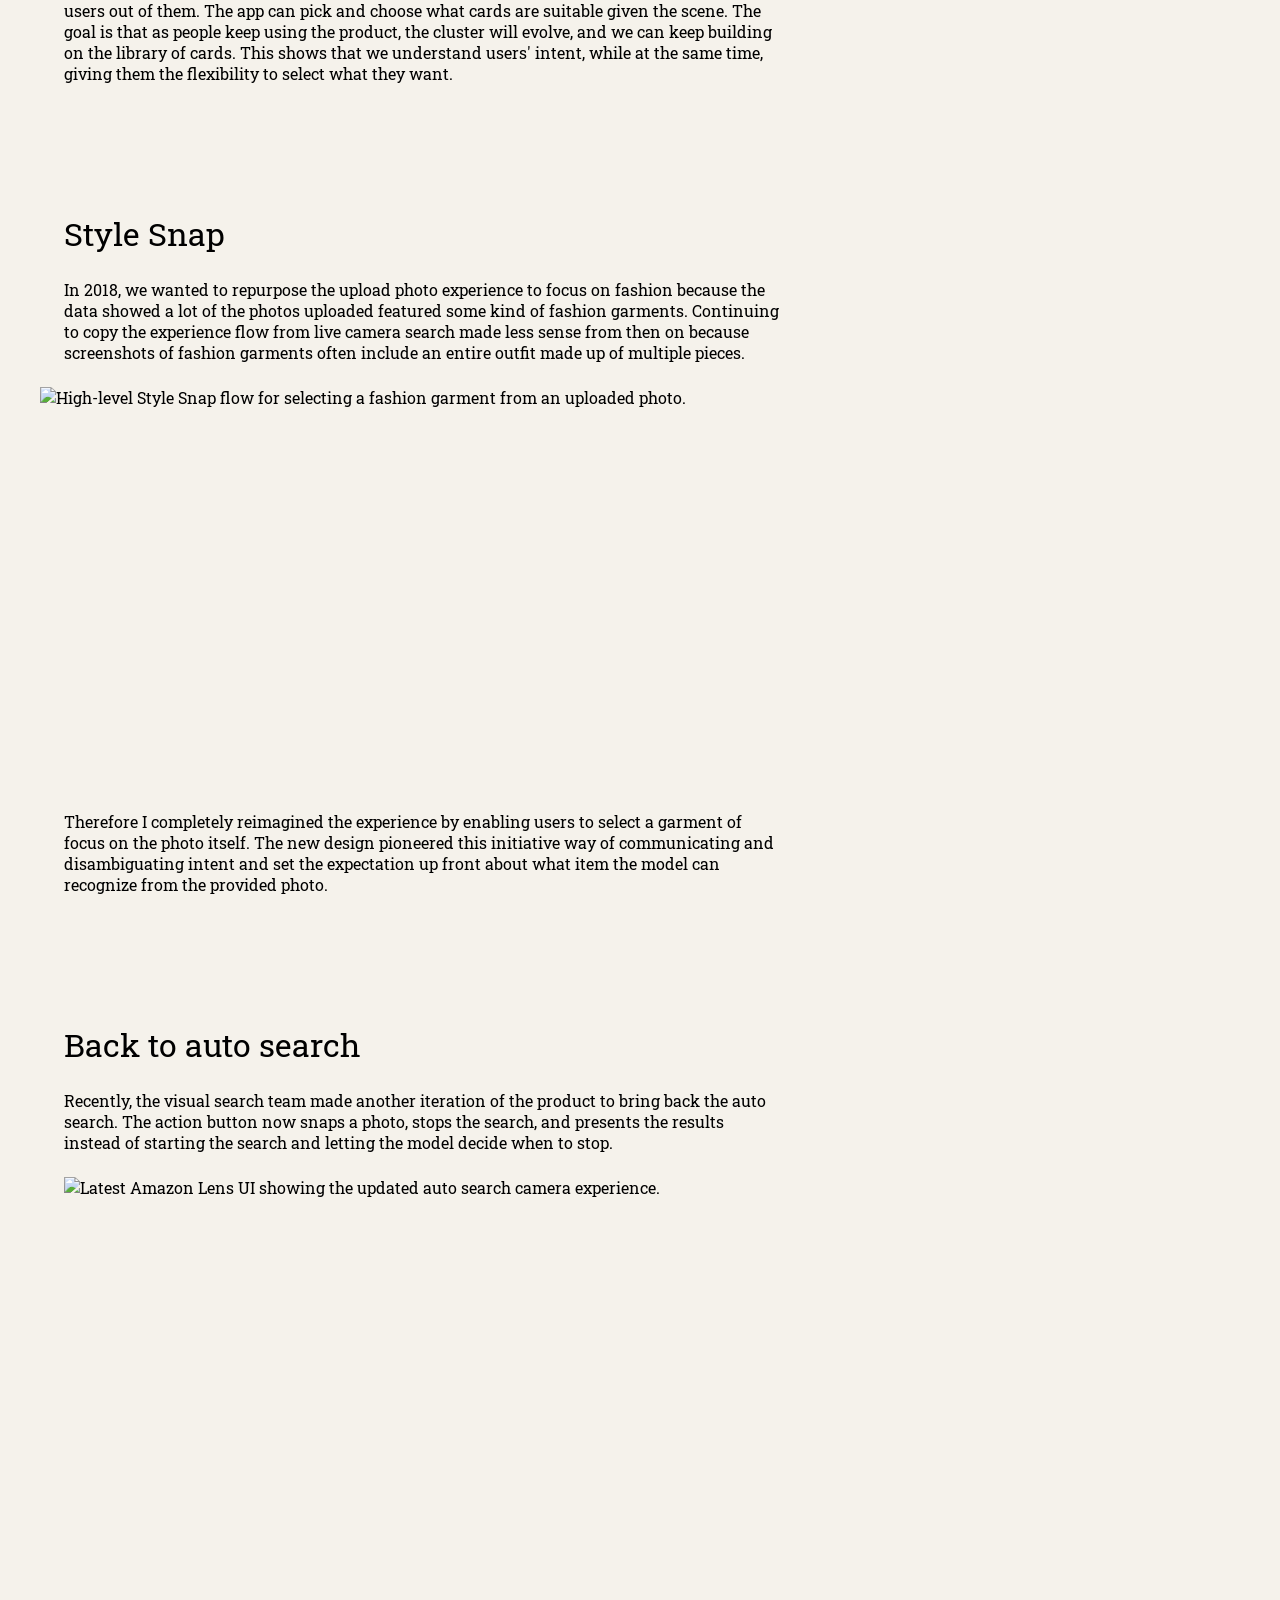
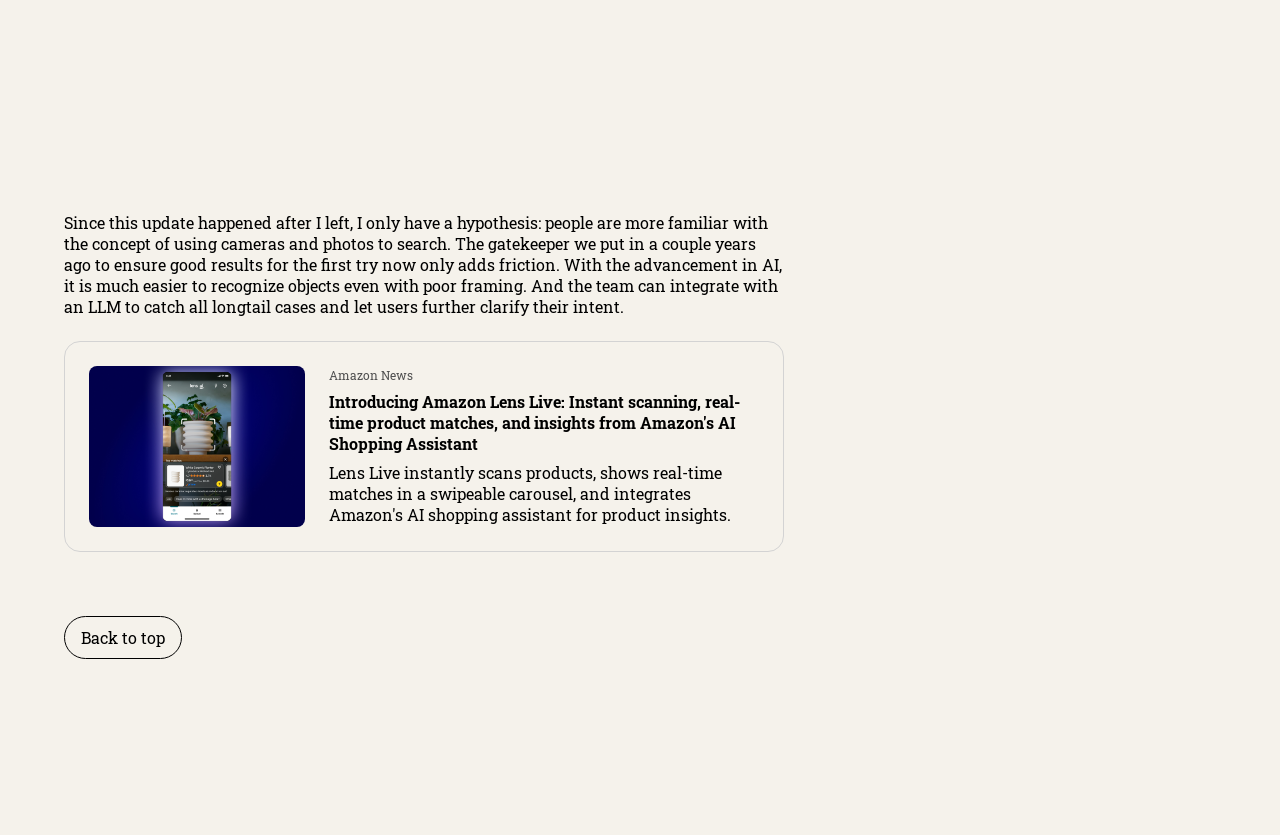
==== commit 43cdfa02: "Added a new page" ====
--- a/amazon-lens.html
+++ b/amazon-lens.html
@@ -7,7 +7,7 @@
   <link rel="preconnect" href="https://fonts.googleapis.com">
   <link rel="preconnect" href="https://fonts.gstatic.com" crossorigin>
   <link href="https://fonts.googleapis.com/css2?family=Roboto+Slab:wght@400;500;700&family=Rock+Salt&display=swap" rel="stylesheet">
-  <link rel="stylesheet" href="styles.css?v=202605281541">
+  <link rel="stylesheet" href="styles.css?v=202608101430">
 </head>
 <body id="top">
   <header class="project-nav" aria-label="Portfolio navigation" data-current-project="Amazon Lens">
@@ -24,7 +24,7 @@
     <nav id="project-menu" class="project-nav__menu" aria-label="Projects">
       <a class="project-nav__item" href="babycare.html">BabyCare: A Wearable Agent</a>
       <a class="project-nav__item" href="os-for-agents.html">OS for Agents</a>
-      <span class="project-nav__item" aria-disabled="true">GenUI</span>
+      <a class="project-nav__item" href="gen-ui-on-watch.html">Gen UI on Watch</a>
       <a class="project-nav__item" href="project-at-meta.html">Projects at Meta</a>
       <a class="project-nav__item" href="fireflies.html">Fireflies, A Visual Language for Visual Search</a>
       <span class="project-nav__item" aria-current="page">Amazon Lens</span>
--- a/styles.css
+++ b/styles.css
@@ -1,5 +1,35 @@
 html {
   scroll-behavior: smooth;
+}
+
+:root {
+  --font-family-body: "Roboto Slab", serif;
+  --font-family-site-name: "Rock Salt", cursive;
+  --font-site-name-size: 64px;
+  --font-site-name-weight: 400;
+  --font-header-1-size: 64px;
+  --font-header-1-weight: 500;
+  --font-header-2-size: 48px;
+  --font-header-2-weight: 400;
+  --font-header-3-size: 32px;
+  --font-header-3-weight: 400;
+  --font-card-body-size: 24px;
+  --font-card-body-weight: 400;
+  --font-card-body-mobile-size: 20px;
+  --font-body-size: 16px;
+  --font-body-weight: 400;
+  --font-body-emphasis-size: 16px;
+  --font-body-emphasis-weight: 700;
+  --font-support-size: 12px;
+  --font-support-weight: 400;
+  --font-button-size: var(--font-body-size);
+  --font-button-weight: 400;
+  --font-line-height-normal: normal;
+  --font-line-height-table: 1.3;
+  --font-letter-spacing: 0;
+  --space-section: 128px;
+  --color-text-primary: #000;
+  --color-text-support: #505050;
 }
 
 *,
@@ -11,10 +41,10 @@
 body {
   margin: 0;
   background: #f5f2eb;
-  color: #000;
-  font-family: "Roboto Slab", serif;
-  font-size: 16px;
-  line-height: normal;
+  color: var(--color-text-primary);
+  font-family: var(--font-family-body);
+  font-size: var(--font-body-size);
+  line-height: var(--font-line-height-normal);
 }
 
 a {
@@ -34,50 +64,63 @@
 }
 
 .hero {
-  margin-bottom: 64px;
+  margin-bottom: var(--space-section);
 }
 
 .site-title {
   margin: 0 24px 65px;
-  font-family: "Rock Salt", cursive;
-  font-size: 64px;
-  font-weight: 400;
-  line-height: normal;
-  letter-spacing: 0;
+  font-family: var(--font-family-site-name);
+  font-size: var(--font-site-name-size);
+  font-weight: var(--font-site-name-weight);
+  line-height: var(--font-line-height-normal);
+  letter-spacing: var(--font-letter-spacing);
 }
 
 .intro {
   width: 100%;
-  max-width: 720px;
   margin: 0 24px;
   display: flex;
-  flex-wrap: wrap;
-  align-items: flex-end;
+  flex-direction: column;
+  align-items: flex-start;
+  justify-content: flex-end;
+  gap: 48px;
+}
+
+.intro__text {
+  width: 100%;
+  max-width: 1152px;
+  display: flex;
+  flex-direction: column;
   gap: 24px;
+  font-size: var(--font-header-2-size);
+  font-weight: var(--font-header-2-weight);
+  line-height: var(--font-line-height-normal);
+  letter-spacing: var(--font-letter-spacing);
 }
 
 .intro__headline {
   width: 100%;
   margin: 0;
-  font-size: 24px;
-  font-weight: 700;
-  line-height: normal;
-  letter-spacing: 0;
-}
-
-.intro__bio {
-  width: 100%;
-  margin: 0;
-  font-size: 16px;
-  font-weight: 400;
-  line-height: normal;
-  letter-spacing: 0;
+  font-size: inherit;
+  font-weight: inherit;
+  line-height: inherit;
+  letter-spacing: inherit;
+}
+
+.intro__statement {
+  width: 100%;
+  margin: 0;
+  font-size: inherit;
+  font-weight: inherit;
+  line-height: inherit;
+  letter-spacing: inherit;
 }
 
 .intro__actions {
   display: flex;
   flex-wrap: wrap;
   gap: 24px;
+  align-items: center;
 }
 
 .button {
@@ -90,11 +133,11 @@
   border: 1px solid #000;
   border-radius: 80px;
   background: transparent;
-  color: #000;
-  font-size: 14px;
-  font-weight: 400;
-  line-height: normal;
-  letter-spacing: 0;
+  color: var(--color-text-primary);
+  font-size: var(--font-button-size);
+  font-weight: var(--font-button-weight);
+  line-height: var(--font-line-height-normal);
+  letter-spacing: var(--font-letter-spacing);
   text-align: center;
   text-decoration: none;
   transition: background-color 160ms ease, border-color 160ms ease, box-shadow 160ms ease;
@@ -109,7 +152,7 @@
 }
 
 .projects {
-  margin-bottom: 64px;
+  margin-bottom: var(--space-section);
 }
 
 .projects__grid {
@@ -126,9 +169,16 @@
 
 }
 
+@media (min-width: 1025px) {
+  .projects__grid {
+    gap: 48px;
+  }
+}
+
 .project-card {
   --spotlight-x: 50%;
   --spotlight-y: 50%;
+  --card-corner-smoothing: 0.6;
   position: relative;
   height: 600px;
   display: flex;
@@ -136,11 +186,18 @@
   justify-content: flex-start;
   overflow: hidden;
   border: 1px solid #ccc;
-  border-radius: 16px;
-  color: #000;
+  border-radius: 36px;
+  corner-shape: superellipse(var(--card-corner-smoothing));
+  color: var(--color-text-primary);
   text-decoration: none;
   isolation: isolate;
   transition: border-color 160ms ease, box-shadow 160ms ease;
+}
+
+@media (min-width: 1025px) {
+  .project-card {
+    height: 800px;
+  }
 }
 
 .project-card:not(.project-card--coming-soon)::before,
@@ -190,36 +247,42 @@
   z-index: 1;
   width: 100%;
   flex: 0 0 auto;
+  display: flex;
+  flex-direction: column;
+  gap: 16px;
   padding: 24px 24px 0;
   margin-bottom: 0;
 }
 
 .project-card__text h2 {
-  margin: 0 0 16px;
-  font-size: 24px;
-  font-weight: 700;
-  line-height: normal;
-  letter-spacing: 0;
+  margin: 0;
+  font-size: var(--font-header-3-size);
+  font-weight: var(--font-header-3-weight);
+  line-height: var(--font-line-height-normal);
+  letter-spacing: var(--font-letter-spacing);
 }
 
 .project-card__text p {
-  margin: 0 0 16px;
-  font-size: 16px;
-  font-weight: 400;
-  line-height: normal;
-  letter-spacing: 0;
-}
-
-.project-card__text p:last-child {
-  margin-bottom: 0;
+  margin: 0;
+  font-size: var(--font-card-body-size);
+  font-weight: var(--font-card-body-weight);
+  line-height: var(--font-line-height-normal);
+  letter-spacing: var(--font-letter-spacing);
+}
+
+.project-card__text .project-card__meta {
+  align-self: flex-start;
+  font-size: var(--font-body-size);
+  font-weight: var(--font-body-weight);
+  line-height: 1.4;
+  text-align: left;
 }
 
 .project-card__visual {
   position: relative;
   z-index: 1;
   width: 100%;
-  max-height: 400px;
-  margin-top: auto;
+  margin-top: 0;
   min-height: 0;
   flex: 1 1 0;
   display: flex;
@@ -296,11 +359,11 @@
 }
 
 .project-nav__brand {
-  font-family: "Rock Salt", cursive;
-  font-size: 16px;
-  font-weight: 400;
-  line-height: normal;
-  letter-spacing: 0;
+  font-family: var(--font-family-site-name);
+  font-size: var(--font-body-size);
+  font-weight: var(--font-site-name-weight);
+  line-height: var(--font-line-height-normal);
+  letter-spacing: var(--font-letter-spacing);
   text-decoration: none;
   white-space: nowrap;
 }
@@ -344,13 +407,13 @@
 
 .project-nav__current,
 .project-nav__item {
-  font-size: 16px;
-  line-height: normal;
-  letter-spacing: 0;
+  font-size: var(--font-body-size);
+  line-height: var(--font-line-height-normal);
+  letter-spacing: var(--font-letter-spacing);
 }
 
 .project-nav__current {
-  font-weight: 700;
+  font-weight: var(--font-body-emphasis-weight);
   white-space: nowrap;
 }
 
@@ -362,7 +425,7 @@
   padding: 0;
   border: 0;
   background: transparent;
-  color: #000;
+  color: var(--color-text-primary);
   cursor: pointer;
 }
 
@@ -440,8 +503,8 @@
   display: flex;
   align-items: center;
   padding-left: 24px;
-  color: #000;
-  font-weight: 400;
+  color: var(--color-text-primary);
+  font-weight: var(--font-body-weight);
   text-decoration: none;
   white-space: nowrap;
   cursor: pointer;
@@ -484,7 +547,7 @@
 .project-nav__item:hover,
 .project-nav__item:focus-visible,
 .project-nav__item[aria-current="page"] {
-  font-weight: 700;
+  font-weight: var(--font-body-emphasis-weight);
   outline: none;
 }
 
@@ -503,14 +566,29 @@
 .project-title {
   max-width: 920px;
   margin: 0 0 64px;
-  font-size: 64px;
-  font-weight: 500;
-  line-height: normal;
-  letter-spacing: 0;
+  font-size: var(--font-header-1-size);
+  font-weight: var(--font-header-1-weight);
+  line-height: var(--font-line-height-normal);
+  letter-spacing: var(--font-letter-spacing);
+}
+
+.project-title + .project-meta {
+  margin-top: -40px;
+}
+
+.project-meta {
+  width: 100%;
+  max-width: 720px;
+  margin: 0;
+  color: var(--color-text-primary);
+  font-size: var(--font-body-size);
+  font-weight: var(--font-body-weight);
+  line-height: var(--font-line-height-normal);
+  letter-spacing: var(--font-letter-spacing);
 }
 
 .project-section {
-  margin-top: 64px;
+  margin-top: var(--space-section);
 }
 
 .project-section--first {
@@ -524,10 +602,10 @@
 .project-section__title {
   max-width: 720px;
   margin: 0 0 24px;
-  font-size: 24px;
-  font-weight: 700;
-  line-height: normal;
-  letter-spacing: 0;
+  font-size: var(--font-header-3-size);
+  font-weight: var(--font-header-3-weight);
+  line-height: var(--font-line-height-normal);
+  letter-spacing: var(--font-letter-spacing);
 }
 
 .project-copy {
@@ -537,14 +615,14 @@
 
 .project-copy p {
   margin: 0 0 16px;
-  font-size: 16px;
-  font-weight: 400;
-  line-height: normal;
-  letter-spacing: 0;
+  font-size: var(--font-body-size);
+  font-weight: var(--font-body-weight);
+  line-height: var(--font-line-height-normal);
+  letter-spacing: var(--font-letter-spacing);
 }
 
 .project-copy strong {
-  font-weight: 700;
+  font-weight: var(--font-body-emphasis-weight);
 }
 
 .project-copy p:last-child {
@@ -558,10 +636,10 @@
 
 .project-copy li {
   margin: 0;
-  font-size: 16px;
-  font-weight: 400;
-  line-height: normal;
-  letter-spacing: 0;
+  font-size: var(--font-body-size);
+  font-weight: var(--font-body-weight);
+  line-height: var(--font-line-height-normal);
+  letter-spacing: var(--font-letter-spacing);
 }
 
 .project-copy--after-media {
@@ -574,15 +652,15 @@
 }
 
 .resume-section + .resume-section {
-  margin-top: 64px;
+  margin-top: var(--space-section);
 }
 
 .resume-section__title {
   margin: 0 0 24px;
-  font-size: 24px;
-  font-weight: 700;
-  line-height: normal;
-  letter-spacing: 0;
+  font-size: var(--font-header-3-size);
+  font-weight: var(--font-header-3-weight);
+  line-height: var(--font-line-height-normal);
+  letter-spacing: var(--font-letter-spacing);
 }
 
 .resume-entry + .resume-entry {
@@ -603,30 +681,30 @@
 .resume-entry__role,
 .resume-education__degree {
   margin: 0;
-  font-size: 16px;
-  font-weight: 700;
-  line-height: normal;
-  letter-spacing: 0;
+  font-size: var(--font-body-emphasis-size);
+  font-weight: var(--font-body-emphasis-weight);
+  line-height: var(--font-line-height-normal);
+  letter-spacing: var(--font-letter-spacing);
 }
 
 .resume-entry__location,
 .resume-education__school {
   margin: 0;
-  color: #505050;
-  font-size: 12px;
-  font-weight: 400;
-  line-height: normal;
-  letter-spacing: 0;
+  color: var(--color-text-support);
+  font-size: var(--font-support-size);
+  font-weight: var(--font-support-weight);
+  line-height: var(--font-line-height-normal);
+  letter-spacing: var(--font-letter-spacing);
 }
 
 .resume-entry__location,
 .resume-entry__date {
   margin: 0;
-  color: #000;
-  font-size: 16px;
-  font-weight: 400;
-  line-height: normal;
-  letter-spacing: 0;
+  color: var(--color-text-primary);
+  font-size: var(--font-body-size);
+  font-weight: var(--font-body-weight);
+  line-height: var(--font-line-height-normal);
+  letter-spacing: var(--font-letter-spacing);
 }
 
 .resume-entry__date {
@@ -646,10 +724,10 @@
 
 .resume-entry li {
   margin: 0;
-  font-size: 16px;
-  font-weight: 400;
-  line-height: normal;
-  letter-spacing: 0;
+  font-size: var(--font-body-size);
+  font-weight: var(--font-body-weight);
+  line-height: var(--font-line-height-normal);
+  letter-spacing: var(--font-letter-spacing);
 }
 
 .resume-entry li + li {
@@ -682,8 +760,22 @@
   margin-right: -24px;
 }
 
+.project-media--full {
+  width: calc(100% + 48px);
+  margin-right: -24px;
+  margin-left: -24px;
+}
+
+.project-media--video {
+  background: #000;
+}
+
 .project-media--spaced {
   margin-top: 48px;
+}
+
+.project-media--after-copy {
+  margin-top: 24px;
 }
 
 .project-media--text {
@@ -737,6 +829,10 @@
   max-width: 720px;
 }
 
+.bullet-block--three {
+  width: 100%;
+}
+
 .bullet-point {
   flex: 1 1 0;
 }
@@ -744,22 +840,47 @@
 .bullet-point h3,
 .bullet-point p {
   margin: 0;
-  font-size: 16px;
-  line-height: normal;
-  letter-spacing: 0;
+  font-size: var(--font-body-size);
+  line-height: var(--font-line-height-normal);
+  letter-spacing: var(--font-letter-spacing);
 }
 
 .bullet-point h3 {
   margin-bottom: 8px;
-  font-weight: 700;
+  font-weight: var(--font-body-emphasis-weight);
 }
 
 .bullet-point p {
-  font-weight: 400;
+  font-weight: var(--font-body-weight);
 }
 
 .bullet-point p + p {
   margin-top: 0;
+}
+
+.takeaway-card-grid {
+  width: 100%;
+  display: grid;
+  grid-template-columns: repeat(4, minmax(0, 1fr));
+  grid-auto-rows: 1fr;
+  gap: 24px;
+}
+
+.takeaway-card {
+  min-width: 0;
+  height: 100%;
+  padding: 16px;
+  border: 1px solid #d3d3d3;
+  border-radius: 8px;
+  background: transparent;
+}
+
+.takeaway-card p {
+  margin: 0;
+  font-size: var(--font-body-size);
+  font-weight: var(--font-body-weight);
+  line-height: var(--font-line-height-normal);
+  letter-spacing: var(--font-letter-spacing);
 }
 
 .project-table-wrap {
@@ -783,22 +904,22 @@
   padding: 10px 12px;
   border-top: 1px solid #d3d3d3;
   border-left: 1px solid #d3d3d3;
-  color: #000;
-  font-size: 16px;
-  line-height: 1.3;
-  letter-spacing: 0;
+  color: var(--color-text-primary);
+  font-size: var(--font-body-size);
+  line-height: var(--font-line-height-table);
+  letter-spacing: var(--font-letter-spacing);
   text-align: left;
   vertical-align: top;
 }
 
 .project-table th {
   background: rgba(0, 0, 0, 0.05);
-  font-weight: 700;
+  font-weight: var(--font-body-emphasis-weight);
 }
 
 .project-table td {
   background: transparent;
-  font-weight: 400;
+  font-weight: var(--font-body-weight);
 }
 
 .project-placeholder {
@@ -829,7 +950,7 @@
   overflow: hidden;
   border: 1px solid #d3d3d3;
   border-radius: 16px;
-  color: #000;
+  color: var(--color-text-primary);
   text-decoration: none;
   transition: background-color 160ms ease, border-color 160ms ease, box-shadow 160ms ease;
 }
@@ -865,20 +986,20 @@
 .project-bookmark__title,
 .project-bookmark__description {
   display: block;
-  letter-spacing: 0;
+  letter-spacing: var(--font-letter-spacing);
 }
 
 .project-bookmark__site {
-  color: #505050;
-  font-size: 12px;
-  font-weight: 400;
-  line-height: normal;
+  color: var(--color-text-support);
+  font-size: var(--font-support-size);
+  font-weight: var(--font-support-weight);
+  line-height: var(--font-line-height-normal);
 }
 
 .project-bookmark__title {
-  font-size: 16px;
-  font-weight: 700;
-  line-height: normal;
+  font-size: var(--font-body-emphasis-size);
+  font-weight: var(--font-body-emphasis-weight);
+  line-height: var(--font-line-height-normal);
 }
 
 .project-bookmark__description {
@@ -886,12 +1007,18 @@
   overflow: hidden;
   -webkit-box-orient: vertical;
   -webkit-line-clamp: 3;
-  font-size: 16px;
-  font-weight: 400;
-  line-height: normal;
+  font-size: var(--font-body-size);
+  font-weight: var(--font-body-weight);
+  line-height: var(--font-line-height-normal);
 }
 
 @media (max-width: 1024px) {
+  :root {
+    --font-header-3-size: 20px;
+    --font-header-3-weight: 500;
+    --font-card-body-size: var(--font-card-body-mobile-size);
+  }
+
   .home {
     padding-right: 24px;
     padding-left: 24px;
@@ -960,6 +1087,10 @@
     grid-row: auto;
   }
 
+  .takeaway-card-grid {
+    grid-template-columns: repeat(2, minmax(0, 1fr));
+  }
+
   .site-title {
     margin-right: 0;
     margin-bottom: 88px;
@@ -973,6 +1104,16 @@
 }
 
 @media (max-width: 767px) {
+  :root {
+    --font-site-name-size: 36px;
+    --font-header-1-size: 32px;
+    --font-header-2-size: 24px;
+    --font-header-3-size: 20px;
+    --font-header-3-weight: 500;
+    --font-card-body-size: var(--font-card-body-mobile-size);
+    --space-section: 48px;
+  }
+
   .home {
     padding: 48px 16px 96px;
   }
@@ -998,22 +1139,12 @@
     white-space: normal;
   }
 
-  .hero,
-  .projects {
-    margin-bottom: 48px;
-  }
-
   .site-title {
     margin-bottom: 64px;
-    font-size: 36px;
   }
 
   .intro {
-    gap: 24px;
-  }
-
-  .intro__headline {
-    font-size: 20px;
+    gap: 48px;
   }
 
   .projects__grid {
@@ -1022,15 +1153,10 @@
 
   .project-card {
     height: 560px;
-    border-radius: 16px;
   }
 
   .project-card__text {
     padding: 16px 16px 0;
-  }
-
-  .project-card__text h2 {
-    font-size: 20px;
   }
 
   .project-card__visual {
@@ -1052,11 +1178,10 @@
 
   .project-title {
     margin-bottom: 48px;
-    font-size: 32px;
-  }
-
-  .project-section {
-    margin-top: 48px;
+  }
+
+  .project-title + .project-meta {
+    margin-top: -24px;
   }
 
   .project-section--first {
@@ -1065,18 +1190,6 @@
 
   .project-section--overview {
     margin-top: 24px;
-  }
-
-  .project-section__title {
-    font-size: 20px;
-  }
-
-  .resume-section + .resume-section {
-    margin-top: 48px;
-  }
-
-  .resume-section__title {
-    font-size: 20px;
   }
 
   .resume-entry__meta {
@@ -1112,9 +1225,19 @@
     padding-left: 16px;
   }
 
+  .project-media--full {
+    width: calc(100% + 32px);
+    margin-right: -16px;
+    margin-left: -16px;
+  }
+
   .bullet-block {
     flex-direction: column;
     gap: 24px;
+  }
+
+  .takeaway-card-grid {
+    grid-template-columns: 1fr;
   }
 
   .project-bookmark {
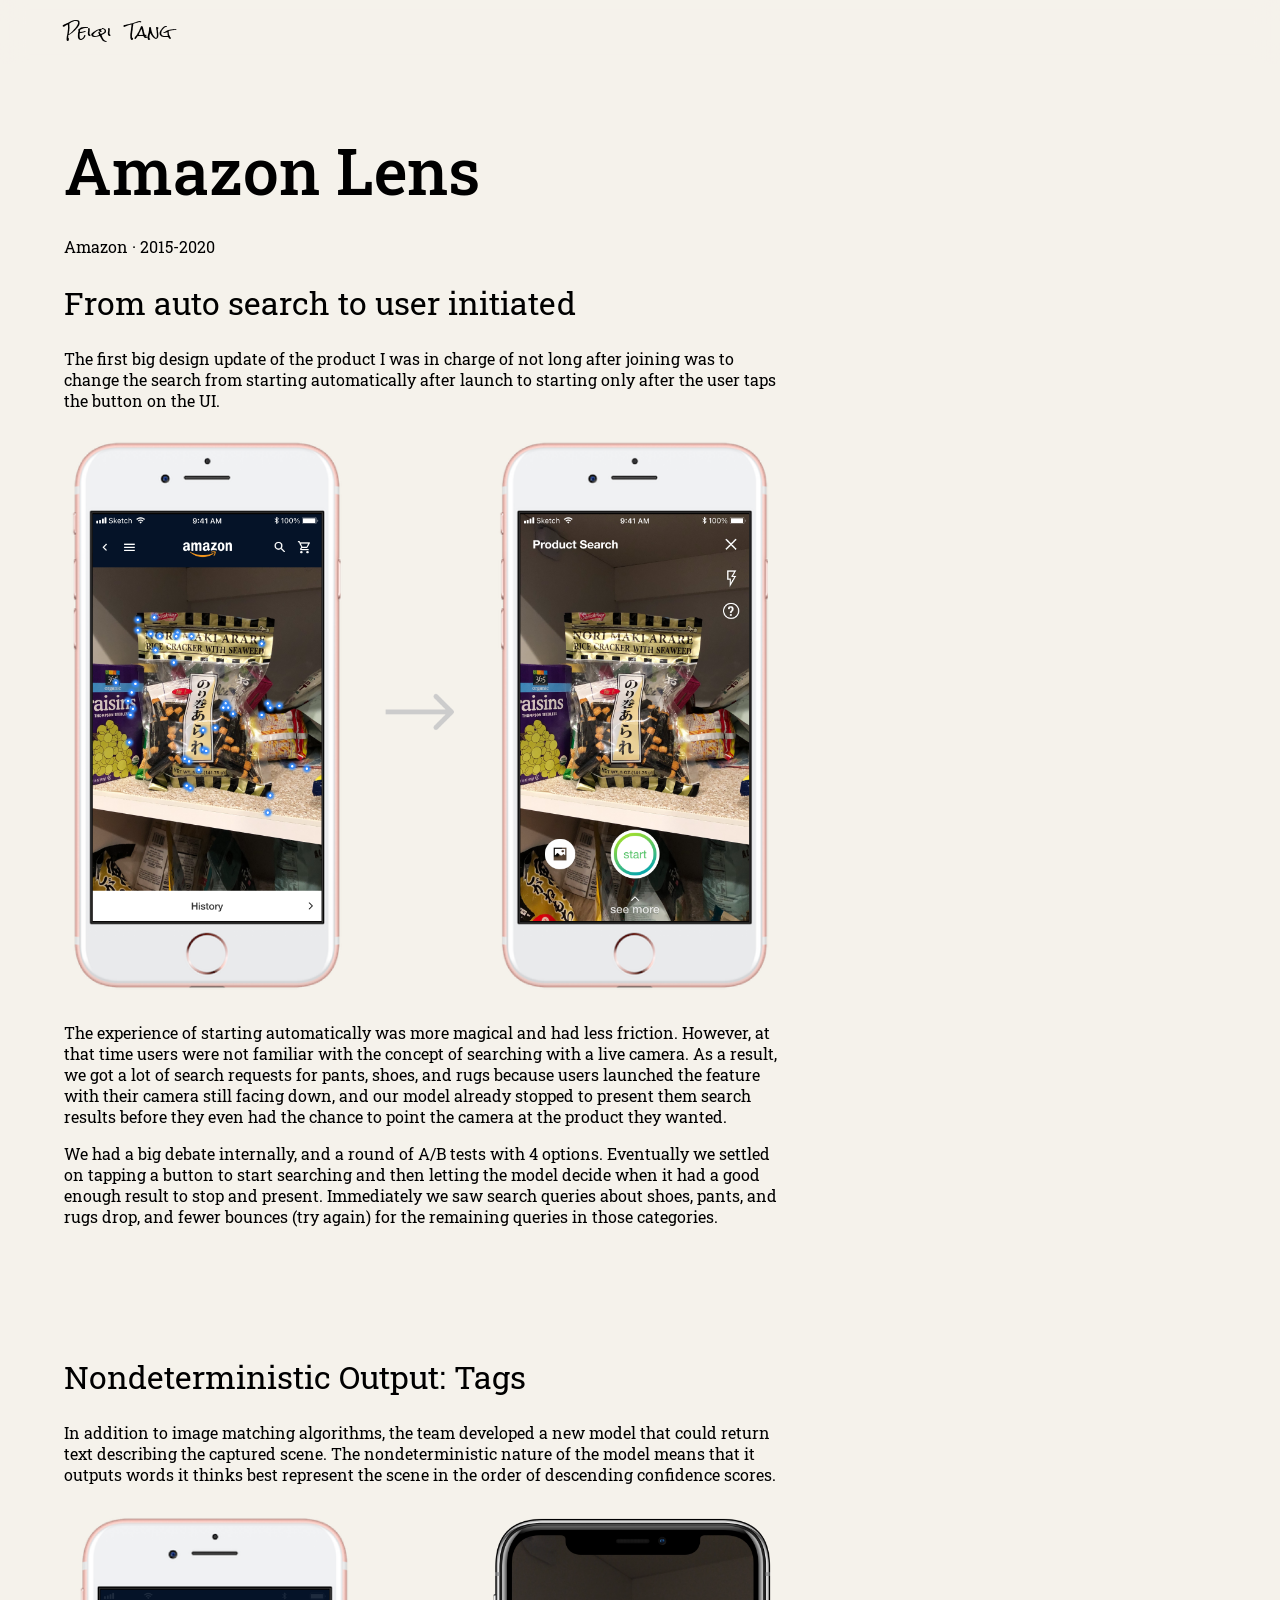
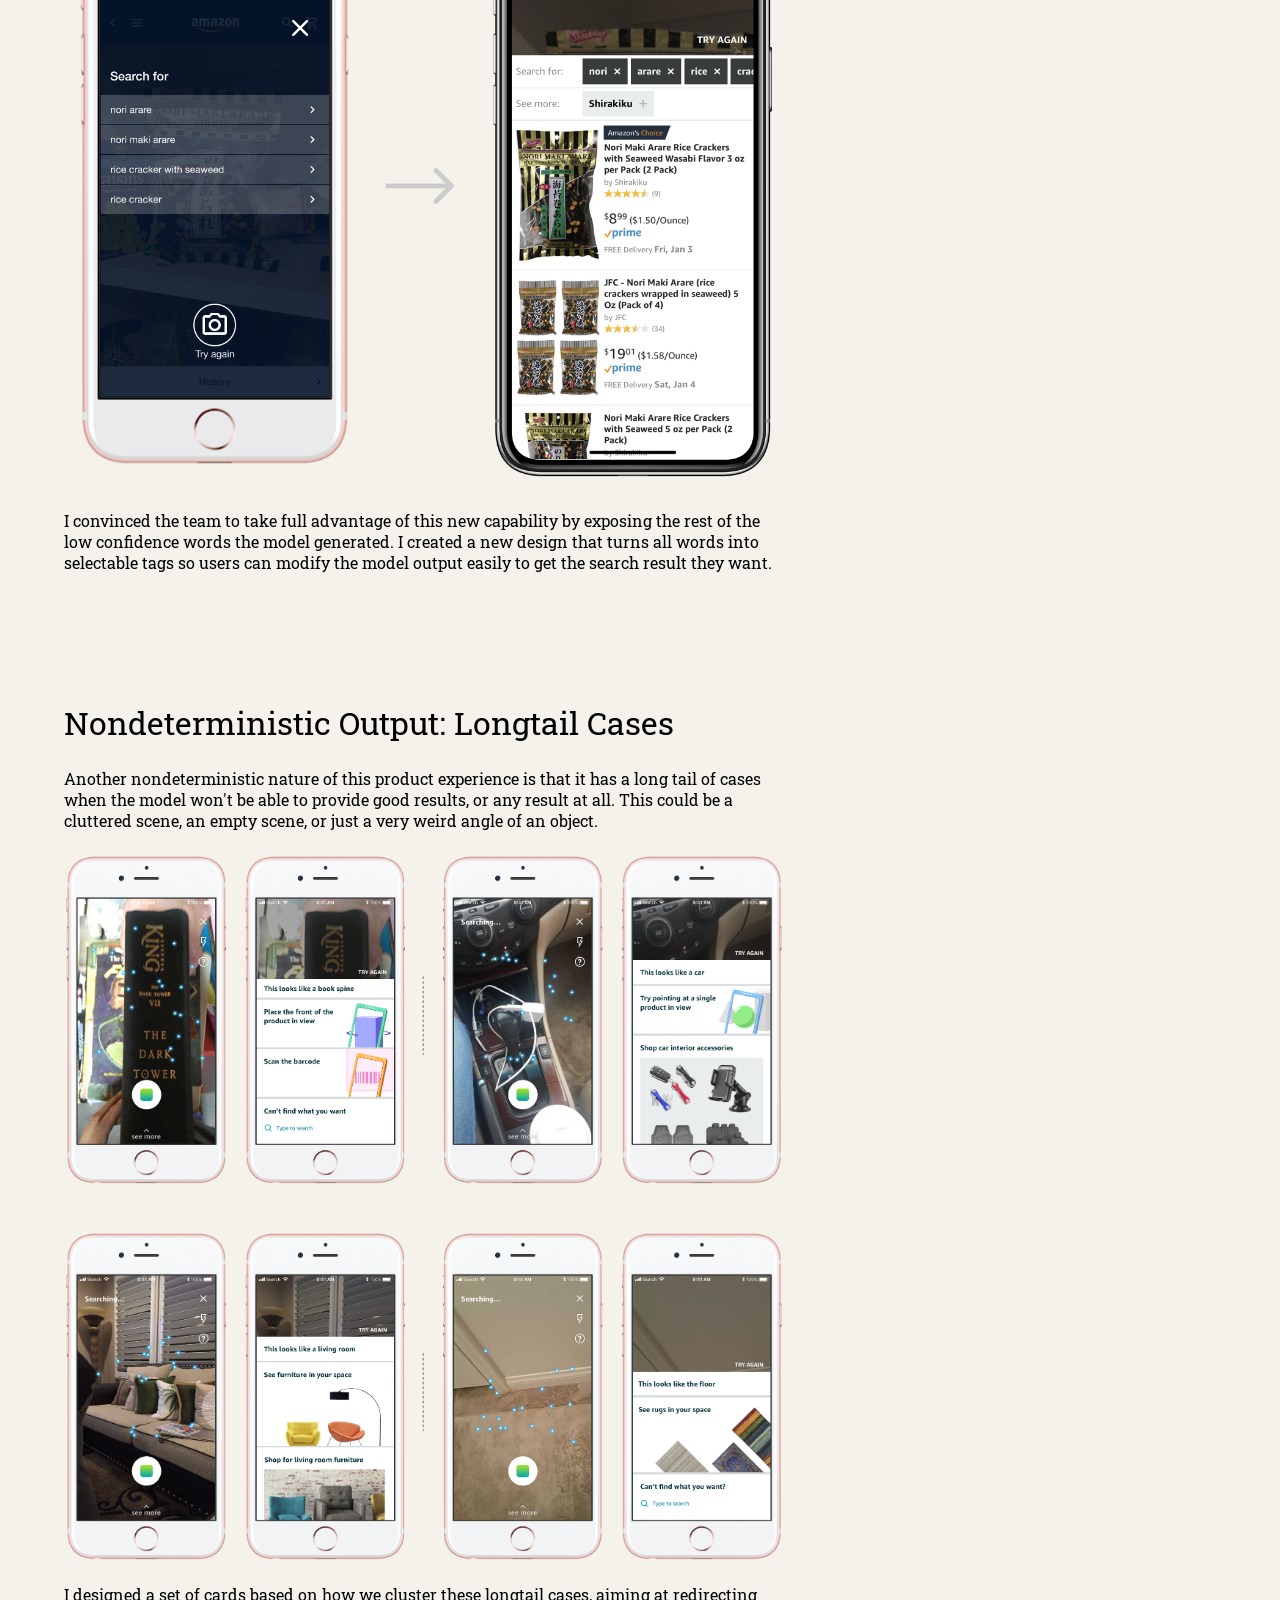
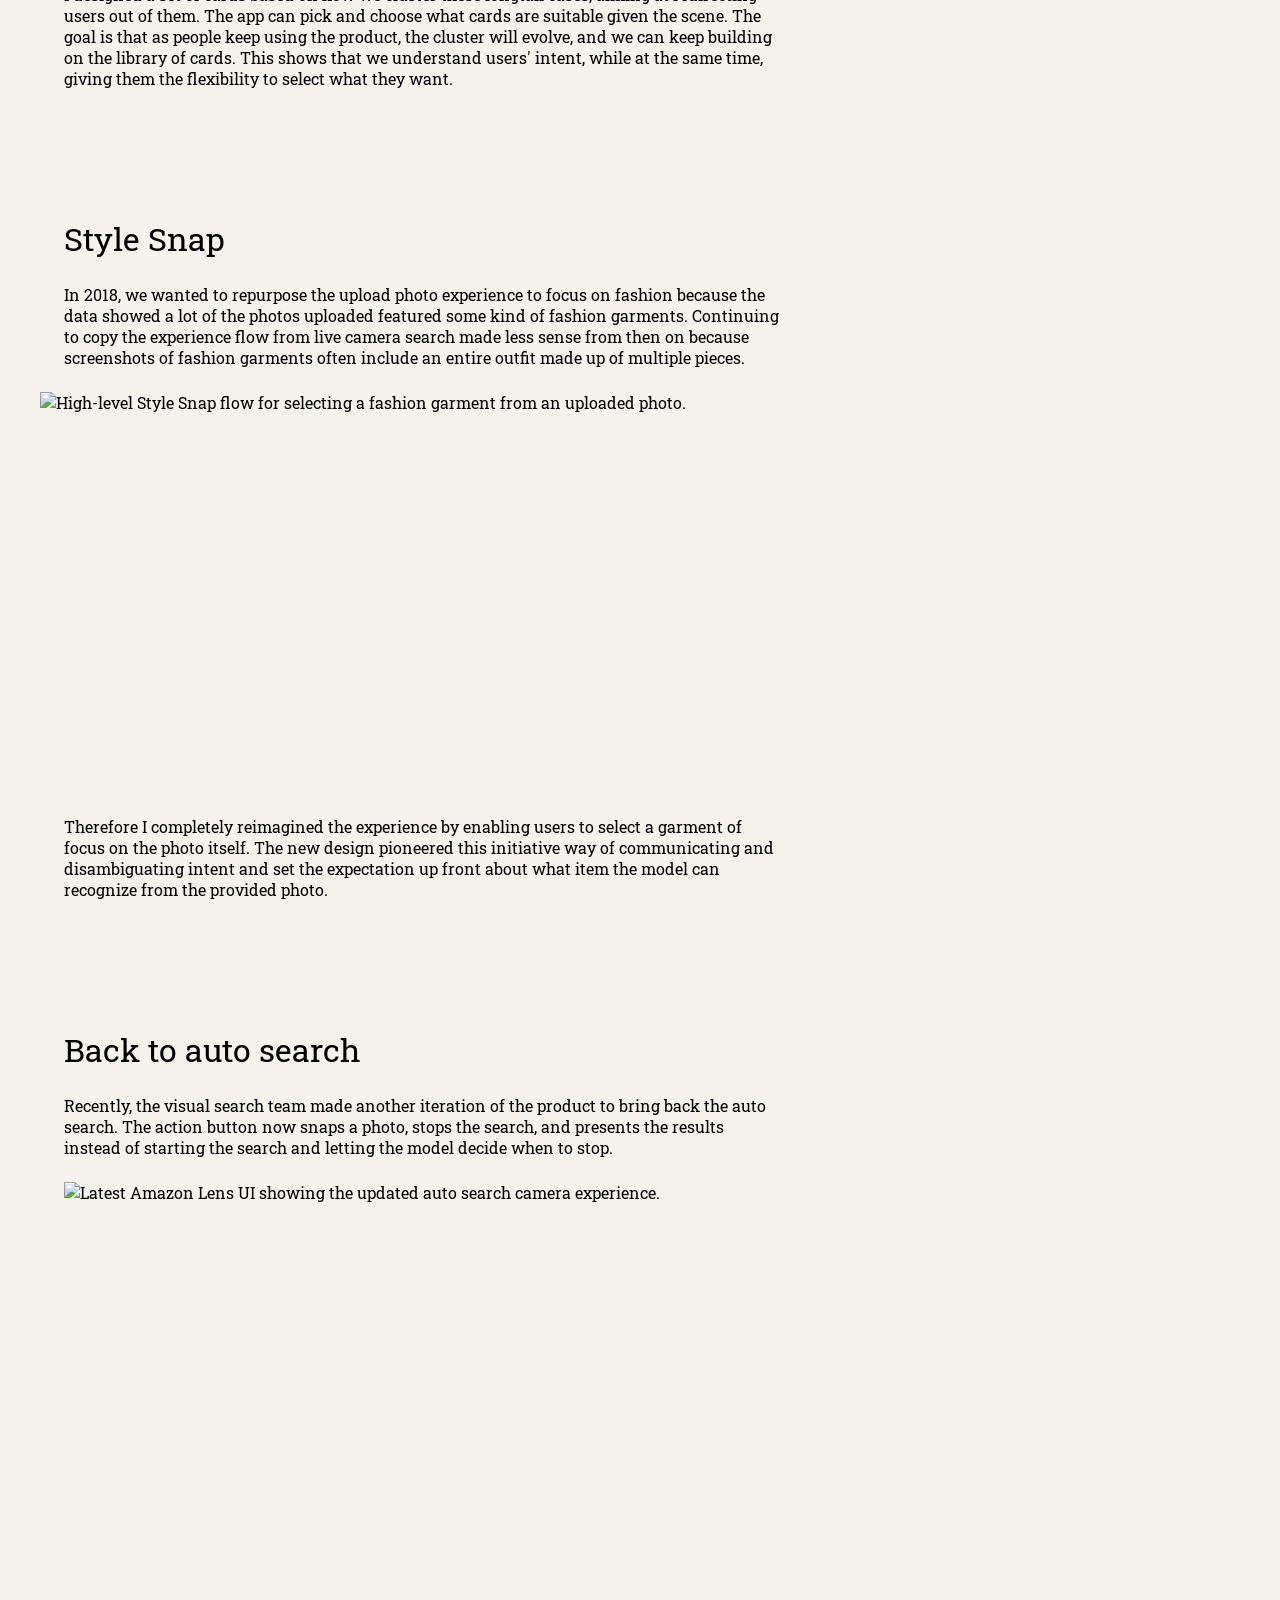
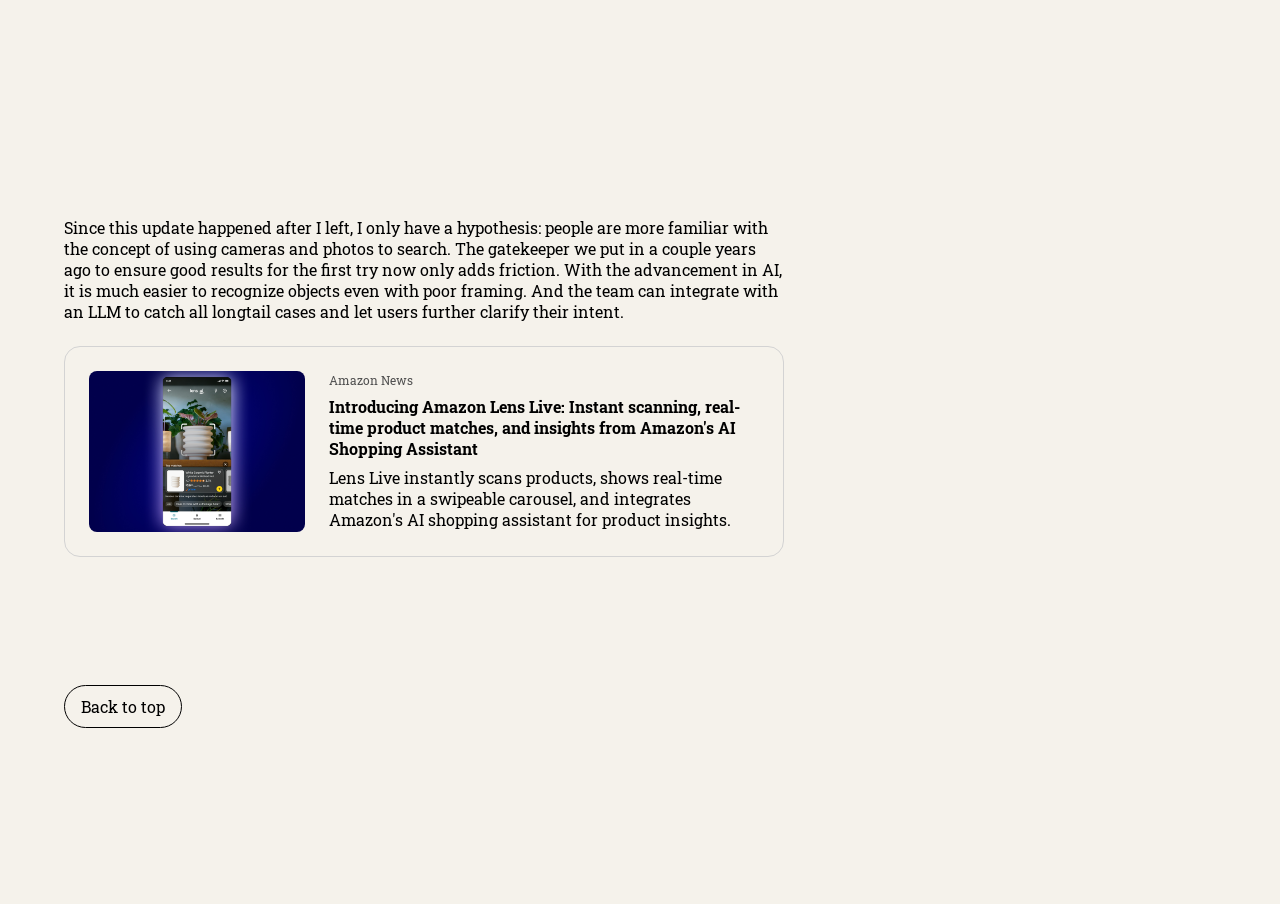
==== commit 669b9f54: "More page updates" ====
--- a/amazon-lens.html
+++ b/amazon-lens.html
@@ -22,9 +22,9 @@
       </button>
     </div>
     <nav id="project-menu" class="project-nav__menu" aria-label="Projects">
+      <a class="project-nav__item" href="gen-ui-on-watch.html">Gen UI on Watch</a>
       <a class="project-nav__item" href="babycare.html">BabyCare: A Wearable Agent</a>
       <a class="project-nav__item" href="os-for-agents.html">OS for Agents</a>
-      <a class="project-nav__item" href="gen-ui-on-watch.html">Gen UI on Watch</a>
       <a class="project-nav__item" href="project-at-meta.html">Projects at Meta</a>
       <a class="project-nav__item" href="fireflies.html">Fireflies, A Visual Language for Visual Search</a>
       <span class="project-nav__item" aria-current="page">Amazon Lens</span>
@@ -34,8 +34,9 @@
   <main class="project-page">
     <div class="project-container">
       <h1 class="project-title">Amazon Lens</h1>
+      <p class="project-meta">Amazon &middot; 2015-2020</p>
 
-      <section class="project-section project-section--first" aria-labelledby="manual-search-title">
+      <section class="project-section project-section--overview" aria-labelledby="manual-search-title">
         <h2 id="manual-search-title" class="project-section__title">From auto search to user initiated</h2>
         <div class="project-copy">
           <p>The first big design update of the product I was in charge of not long after joining was to change the search from starting automatically after launch to starting only after the user taps the button on the UI.</p>
--- a/styles.css
+++ b/styles.css
@@ -317,7 +317,7 @@
 }
 
 .project-page .back-to-top {
-  margin: 64px 0 0;
+  margin: var(--space-section) 0 0;
 }
 
 .project-nav {
@@ -587,6 +587,10 @@
   letter-spacing: var(--font-letter-spacing);
 }
 
+.project-meta + .project-media {
+  margin-top: 24px;
+}
+
 .project-section {
   margin-top: var(--space-section);
 }
@@ -606,6 +610,14 @@
   font-weight: var(--font-header-3-weight);
   line-height: var(--font-line-height-normal);
   letter-spacing: var(--font-letter-spacing);
+}
+
+.project-section__actions {
+  margin-top: 0;
+}
+
+.project-section--overview .project-media--hero + .project-section__title {
+  margin-top: 24px;
 }
 
 .project-copy {
@@ -770,10 +782,26 @@
   background: #000;
 }
 
+.project-media--rounded {
+  --media-corner-smoothing: 0.6;
+  border-radius: 16px;
+  corner-shape: superellipse(var(--media-corner-smoothing));
+  overflow: hidden;
+  clip-path: inset(0 round 16px);
+}
+
+.project-media--hero {
+  aspect-ratio: 16 / 9;
+}
+
 .project-media--spaced {
   margin-top: 48px;
 }
 
+.project-media--section-spaced {
+  margin-top: var(--space-section);
+}
+
 .project-media--after-copy {
   margin-top: 24px;
 }
@@ -802,6 +830,14 @@
 .project-media img {
   width: 100%;
   height: auto;
+}
+
+.project-media--hero img {
+  display: block;
+  width: 100%;
+  height: 100%;
+  object-fit: cover;
+  object-position: top center;
 }
 
 .project-media iframe {
@@ -813,6 +849,77 @@
   border: 0;
 }
 
+.text-image-block {
+  width: 100%;
+  display: flex;
+  align-items: center;
+  gap: 48px;
+}
+
+.text-image-block--image-text {
+  flex-direction: row;
+}
+
+.text-image-block--text-image {
+  flex-direction: row;
+}
+
+.text-image-block__text {
+  width: 100%;
+  flex: 1 1 404px;
+}
+
+.text-image-block__text h2 {
+  margin: 0 0 24px;
+  font-size: var(--font-header-3-size);
+  font-weight: var(--font-header-3-weight);
+  line-height: var(--font-line-height-normal);
+  letter-spacing: var(--font-letter-spacing);
+}
+
+.text-image-block__copy p {
+  margin: 0;
+  font-size: var(--font-body-size);
+  font-weight: var(--font-body-weight);
+  line-height: var(--font-line-height-normal);
+  letter-spacing: var(--font-letter-spacing);
+}
+
+.text-image-block__copy p + p {
+  margin-top: 16px;
+}
+
+.text-image-block__actions {
+  margin-top: 24px;
+}
+
+.text-image-block__media {
+  width: 100%;
+  margin: 0;
+  flex: 0 0 700px;
+}
+
+.text-image-block__media--image {
+  aspect-ratio: 700 / 315;
+  overflow: hidden;
+}
+
+.text-image-block__media--image img {
+  width: 100%;
+  height: 100%;
+  object-fit: cover;
+}
+
+.text-image-block--hero {
+  height: 500px;
+}
+
+.text-image-block--hero .text-image-block__media--image {
+  align-self: stretch;
+  aspect-ratio: auto;
+  height: 100%;
+}
+
 .bullet-block {
   display: flex;
   align-items: flex-start;
@@ -861,18 +968,29 @@
 .takeaway-card-grid {
   width: 100%;
   display: grid;
-  grid-template-columns: repeat(4, minmax(0, 1fr));
-  grid-auto-rows: 1fr;
-  gap: 24px;
+  grid-template-columns: repeat(2, minmax(0, 1fr));
+  grid-auto-rows: min-content;
+  gap: 64px;
 }
 
 .takeaway-card {
   min-width: 0;
   height: 100%;
-  padding: 16px;
-  border: 1px solid #d3d3d3;
+  padding: 0;
+  border: 0;
   border-radius: 8px;
   background: transparent;
+  display: flex;
+  gap: 16px;
+  align-items: start;
+}
+
+.takeaway-card__number {
+  color: var(--color-text-support);
+  font-size: var(--font-body-size);
+  font-weight: var(--font-body-weight);
+  line-height: var(--font-line-height-normal);
+  letter-spacing: var(--font-letter-spacing);
 }
 
 .takeaway-card p {
@@ -944,6 +1062,10 @@
   gap: 24px;
 }
 
+.project-bookmarks--section-spaced {
+  margin-top: 128px;
+}
+
 .project-bookmark {
   display: flex;
   height: 211px;
@@ -1087,10 +1209,6 @@
     grid-row: auto;
   }
 
-  .takeaway-card-grid {
-    grid-template-columns: repeat(2, minmax(0, 1fr));
-  }
-
   .site-title {
     margin-right: 0;
     margin-bottom: 88px;
@@ -1100,6 +1218,27 @@
   .intro {
     margin-right: 0;
     margin-left: 0;
+  }
+
+  .text-image-block {
+    flex-direction: column;
+    align-items: flex-start;
+  }
+
+  .text-image-block__text,
+  .text-image-block__media {
+    max-width: 100%;
+    flex: none;
+  }
+
+  .text-image-block--hero {
+    height: auto;
+  }
+
+  .text-image-block--hero .text-image-block__media--image {
+    align-self: auto;
+    aspect-ratio: 700 / 315;
+    height: auto;
   }
 }
 
@@ -1238,10 +1377,19 @@
 
   .takeaway-card-grid {
     grid-template-columns: 1fr;
+    gap: 24px;
+  }
+
+  .takeaway-card {
+    gap: 16px;
   }
 
   .project-bookmark {
     height: 303px;
+  }
+
+  .project-bookmarks--section-spaced {
+    margin-top: 48px;
   }
 
   .project-bookmark__description {
